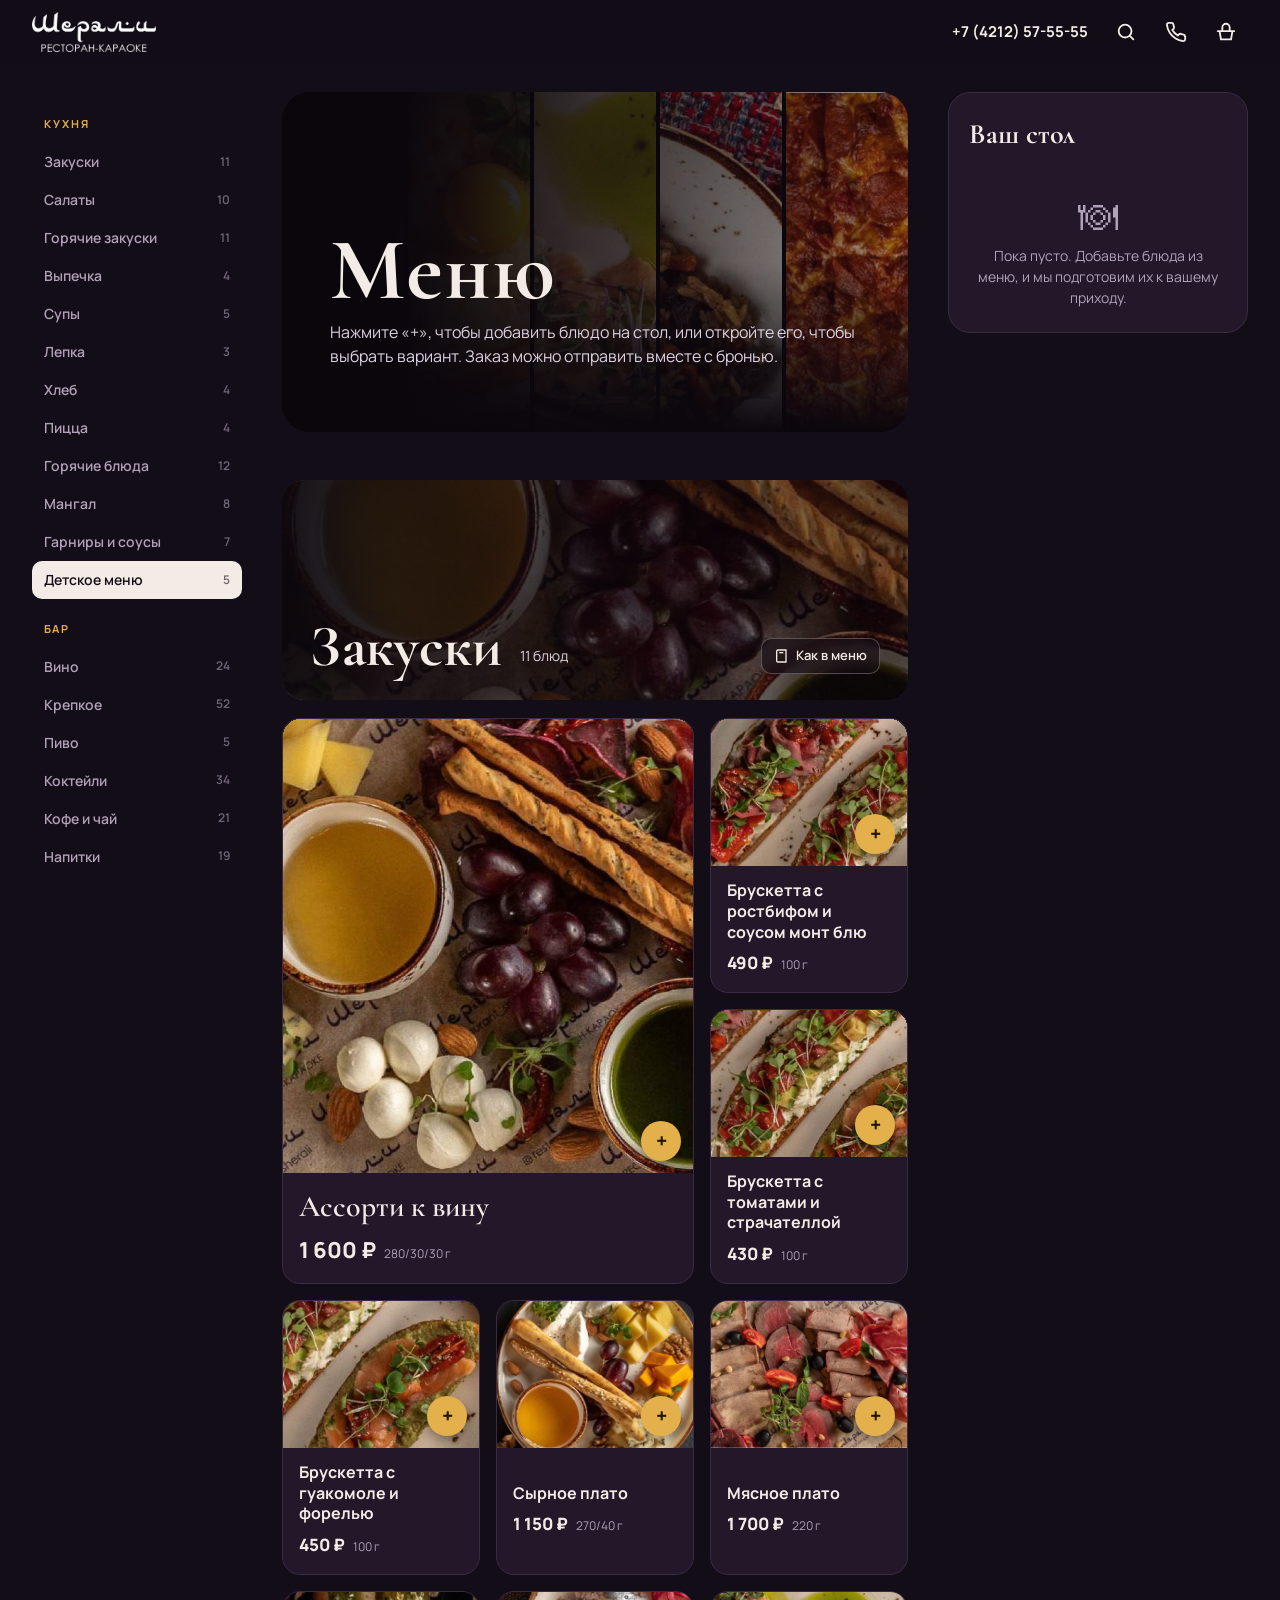
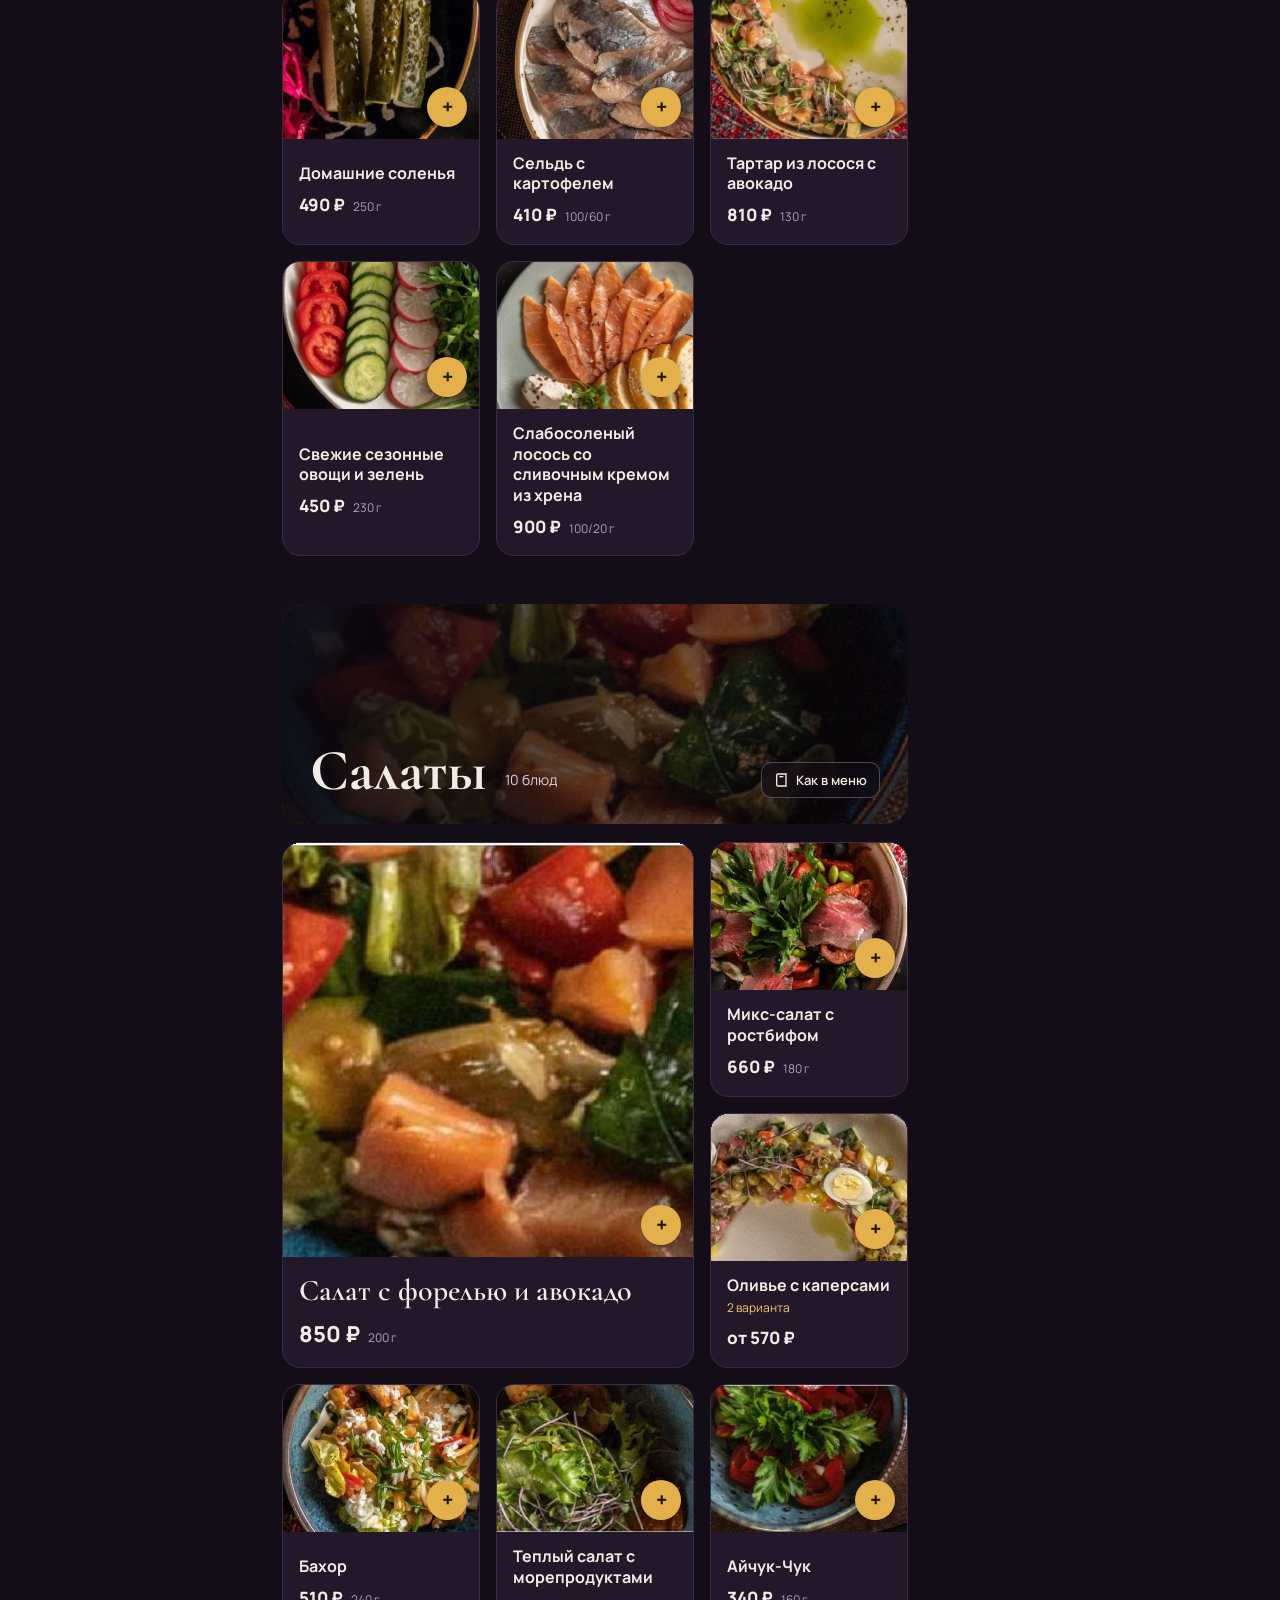
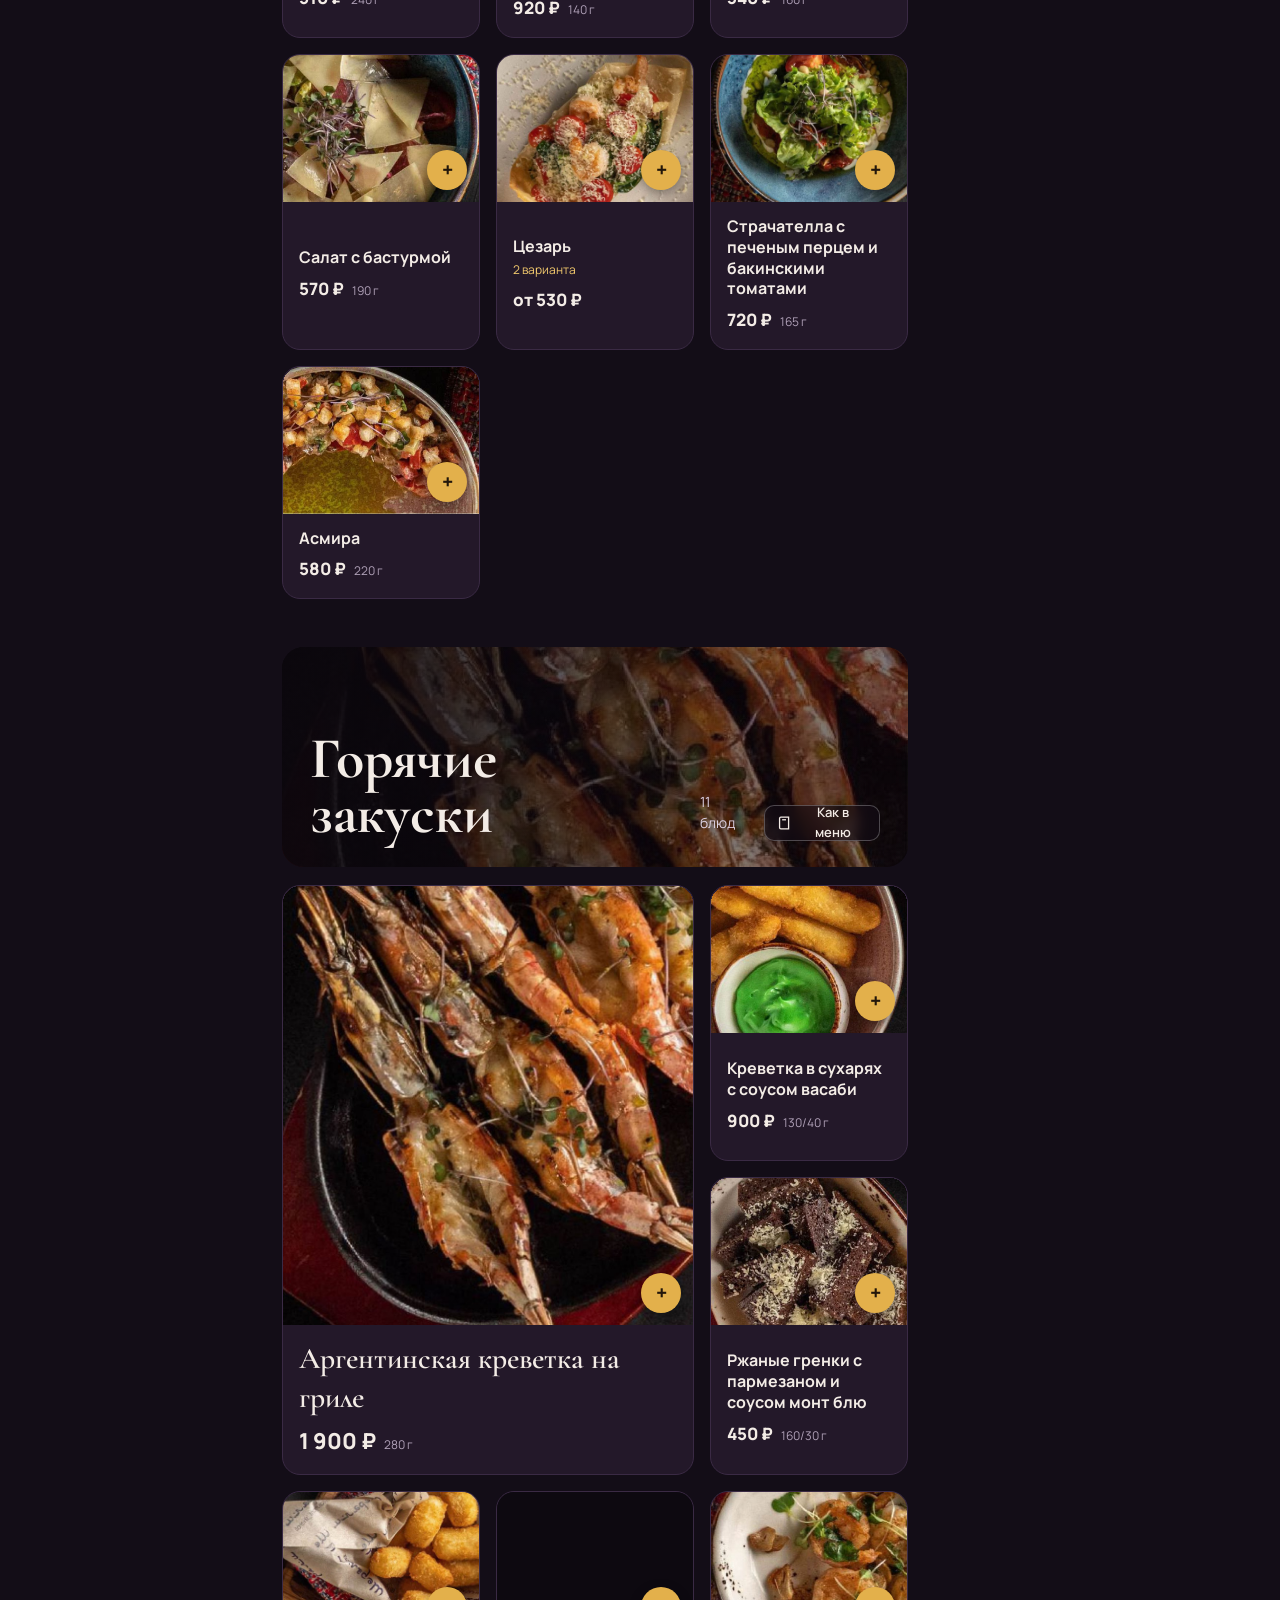
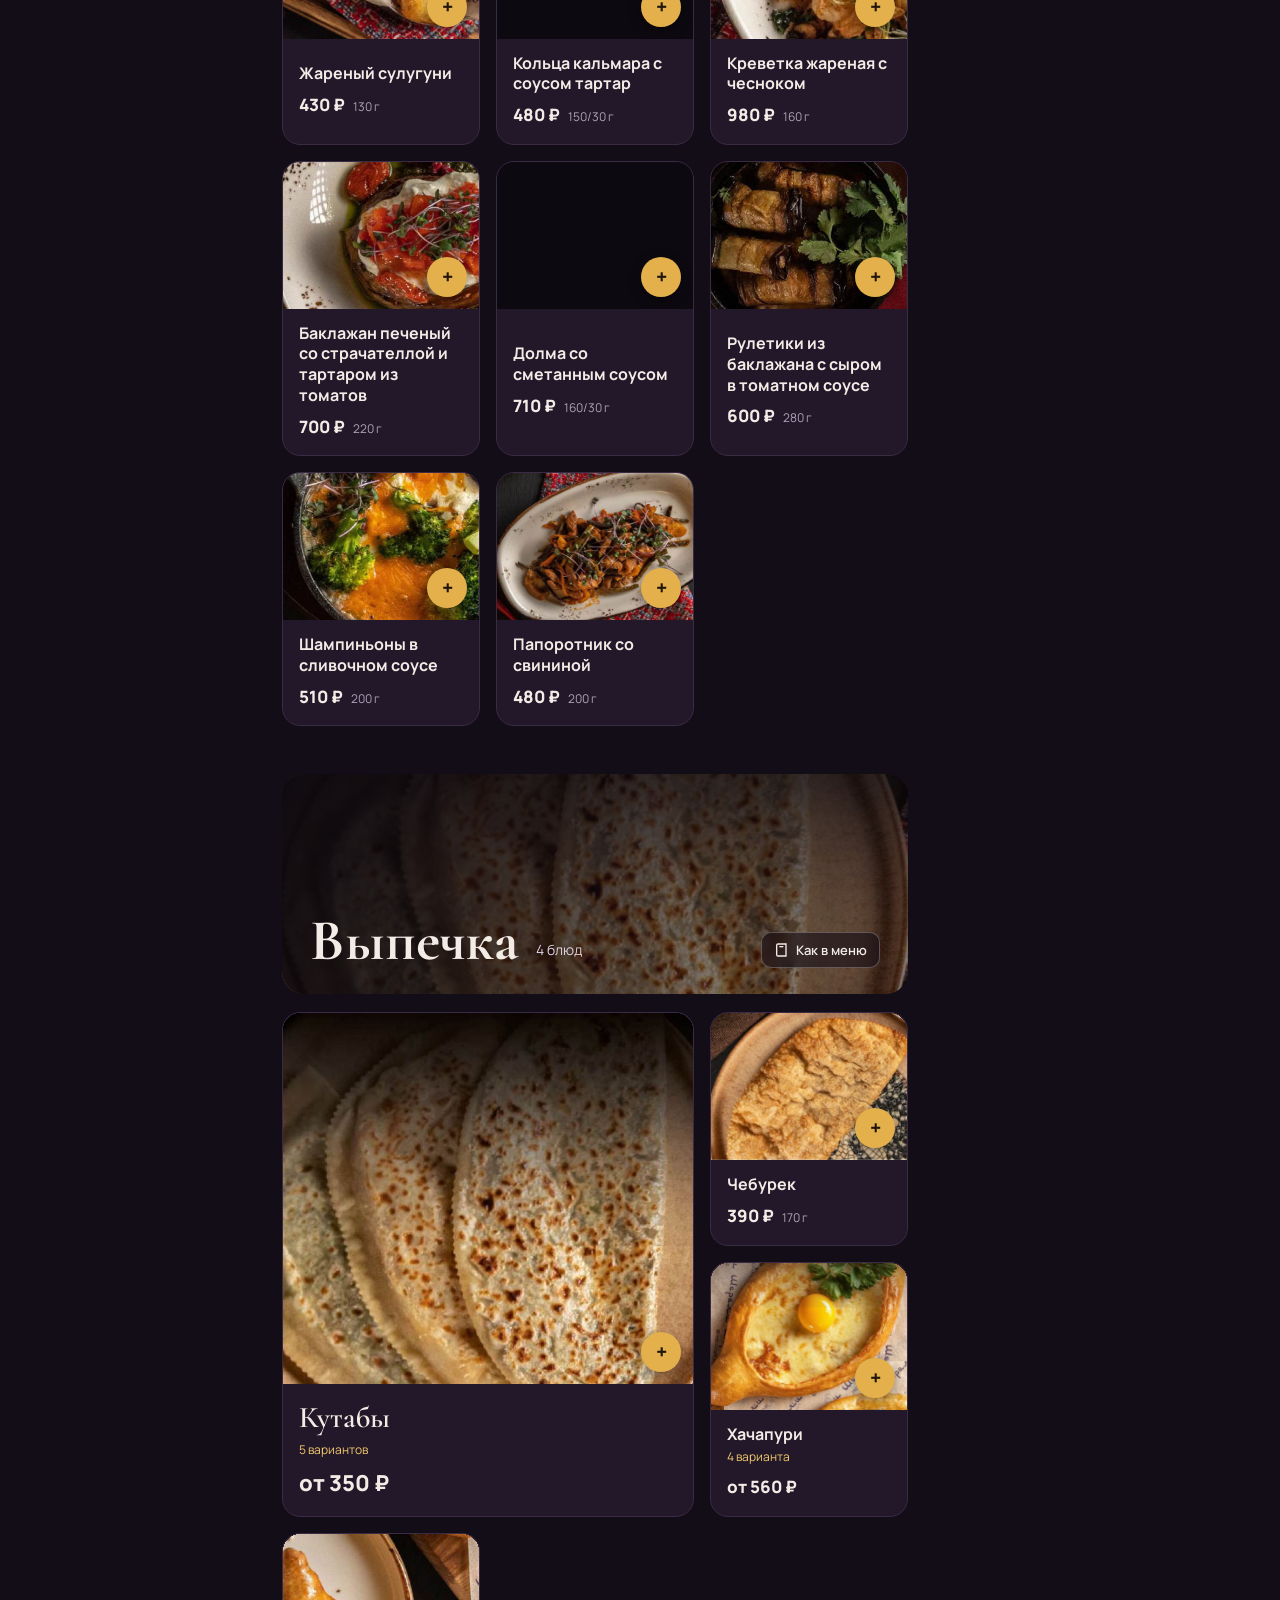
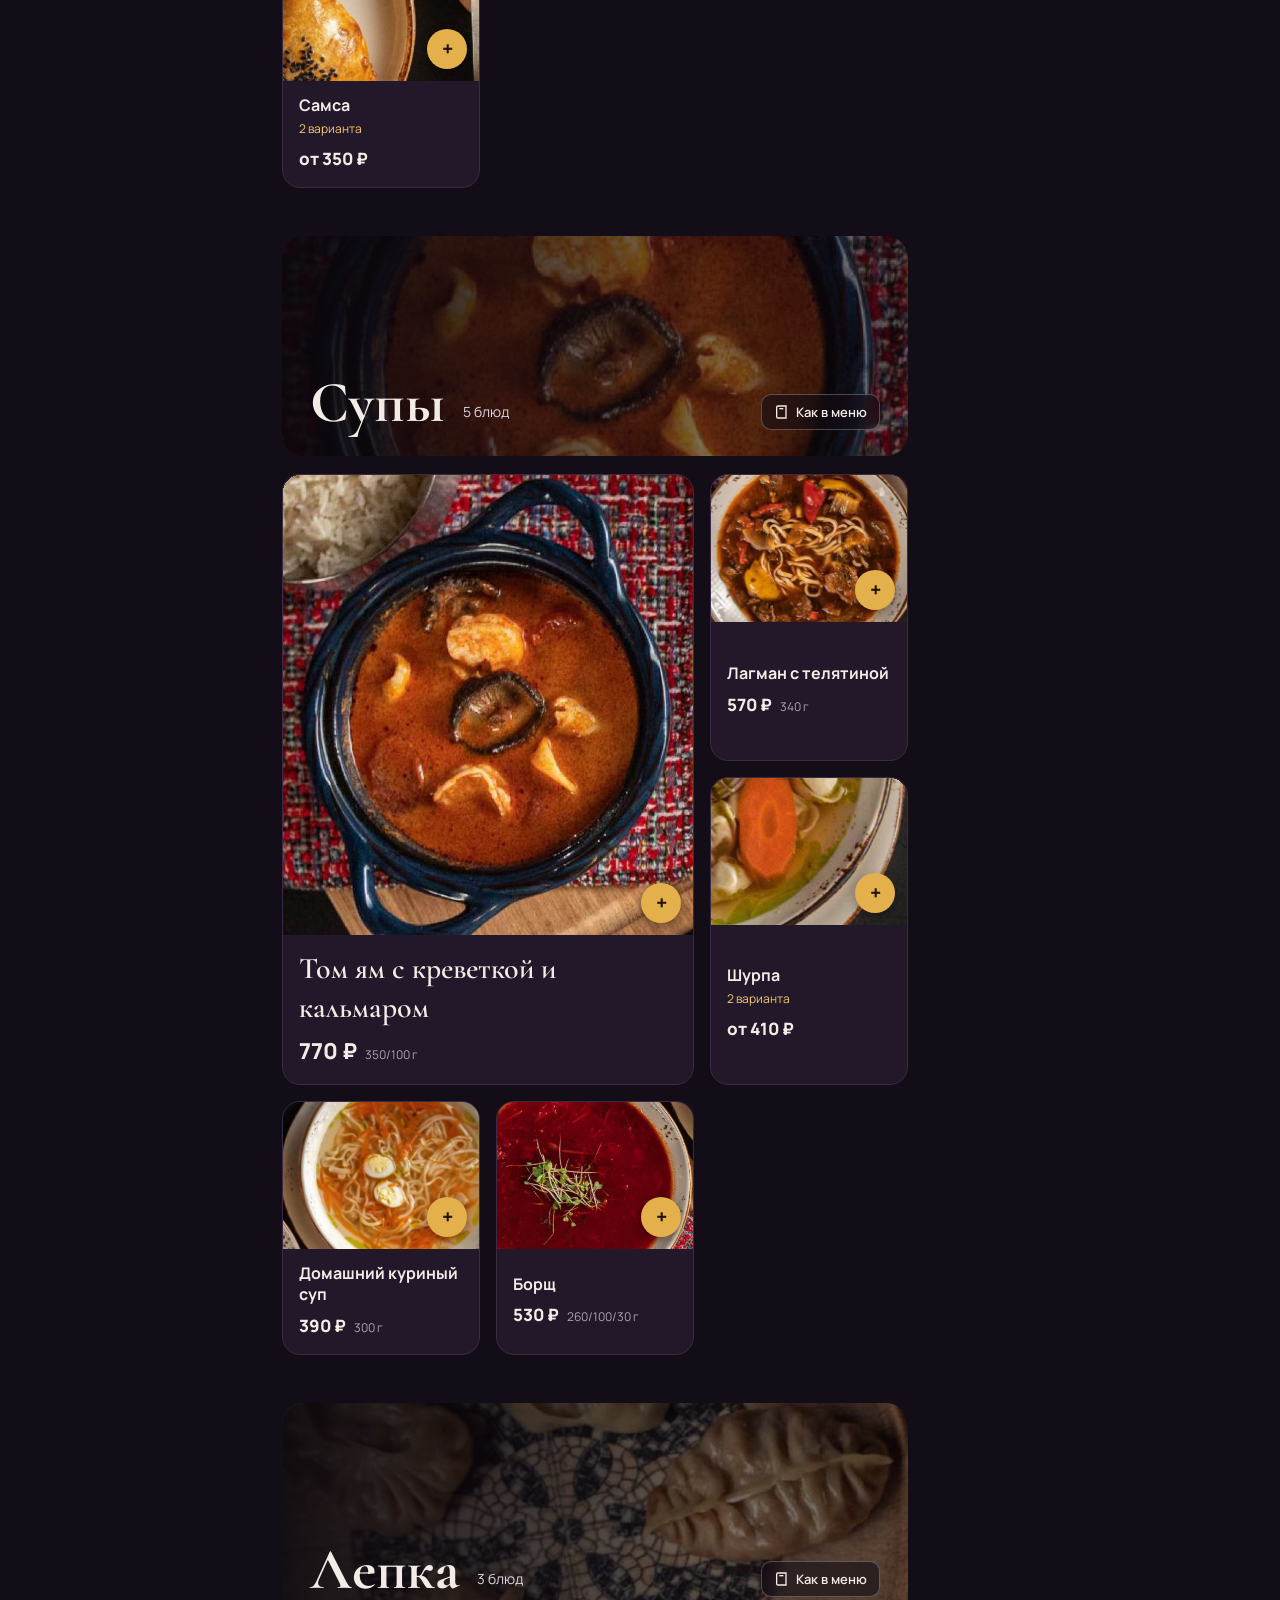
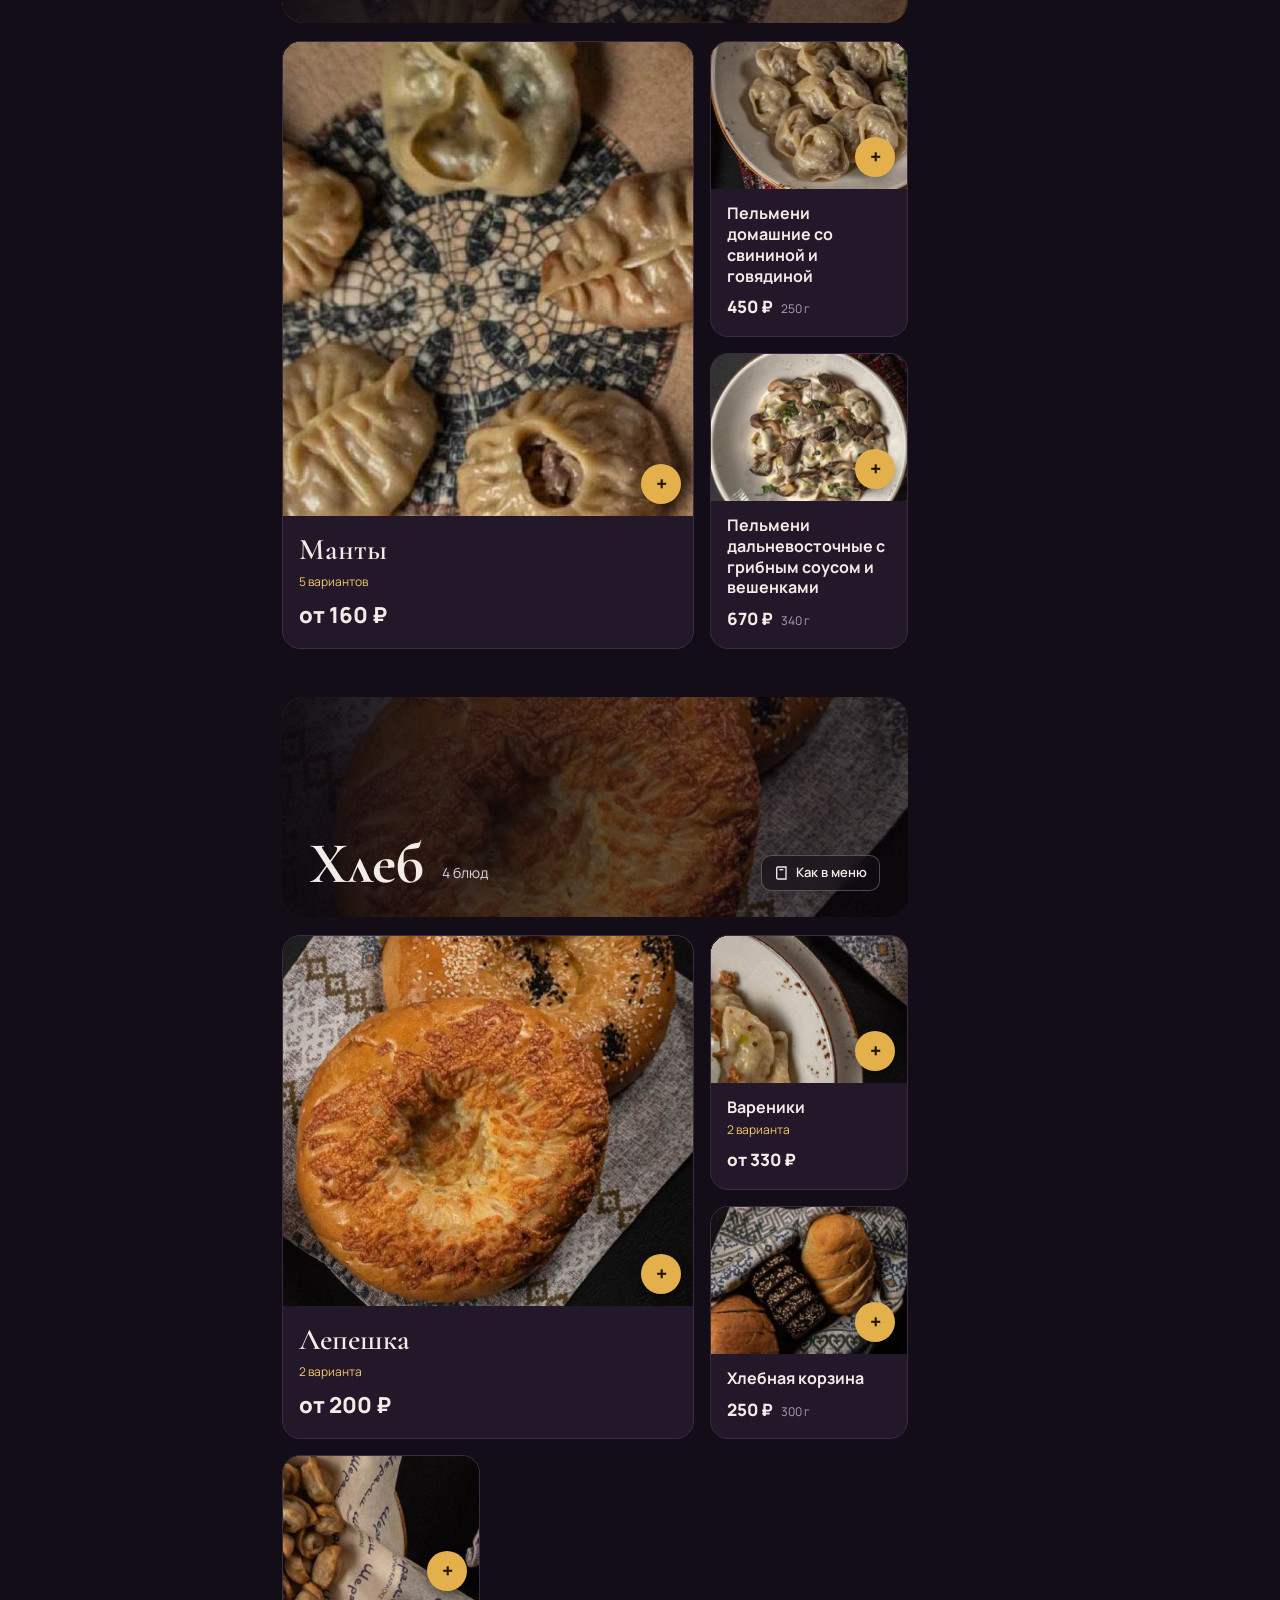
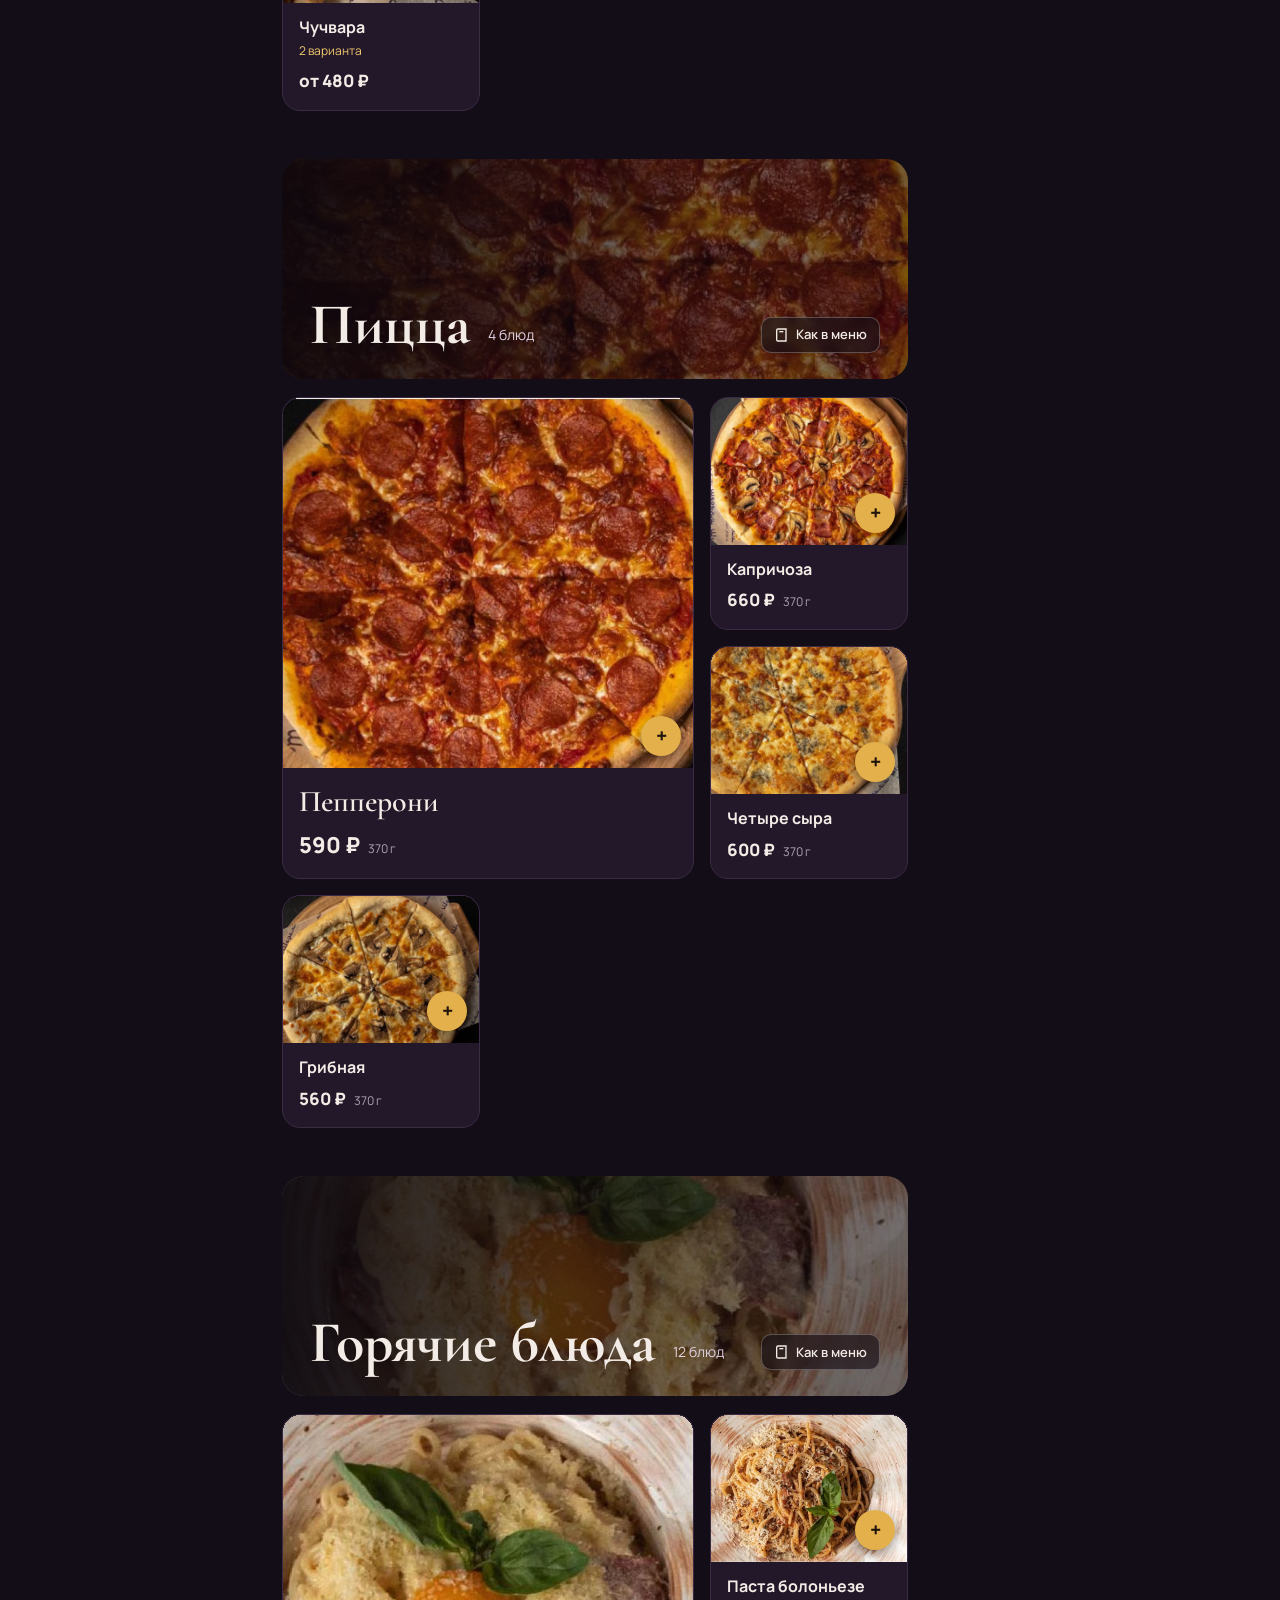
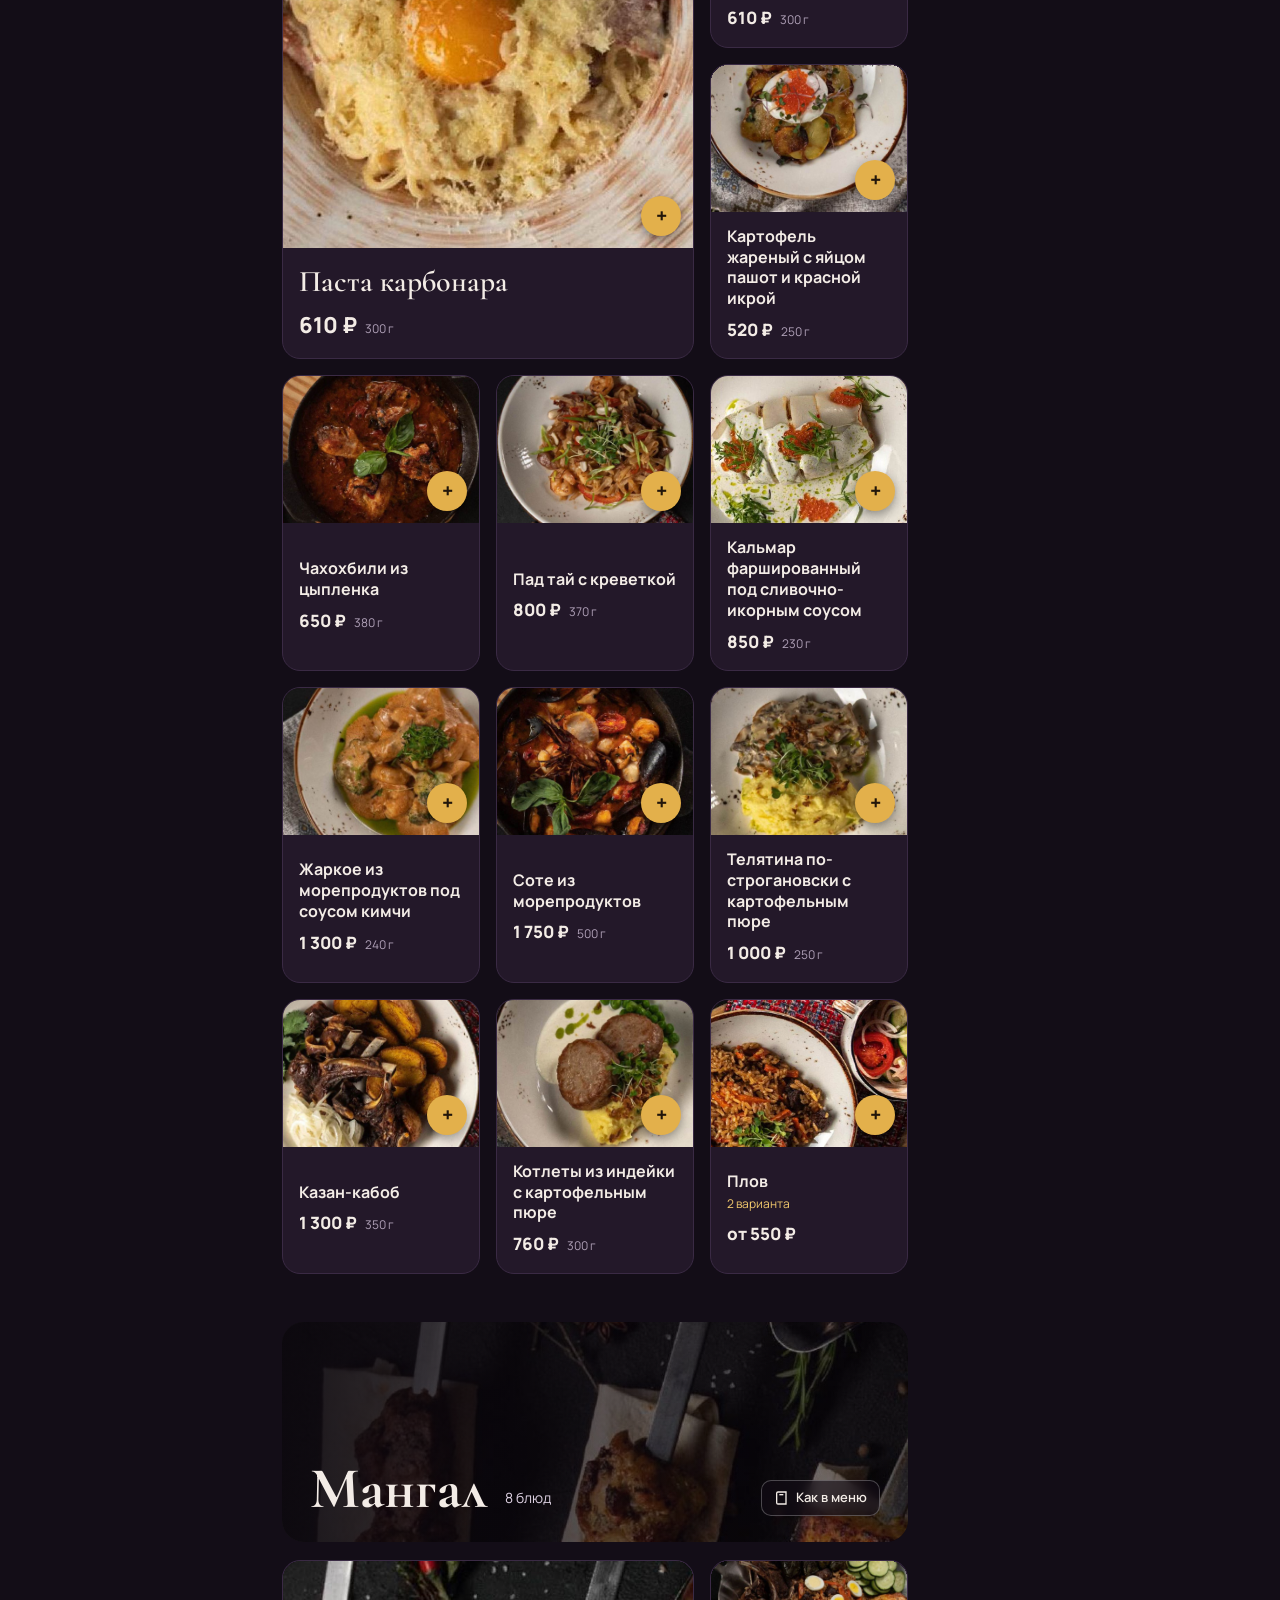
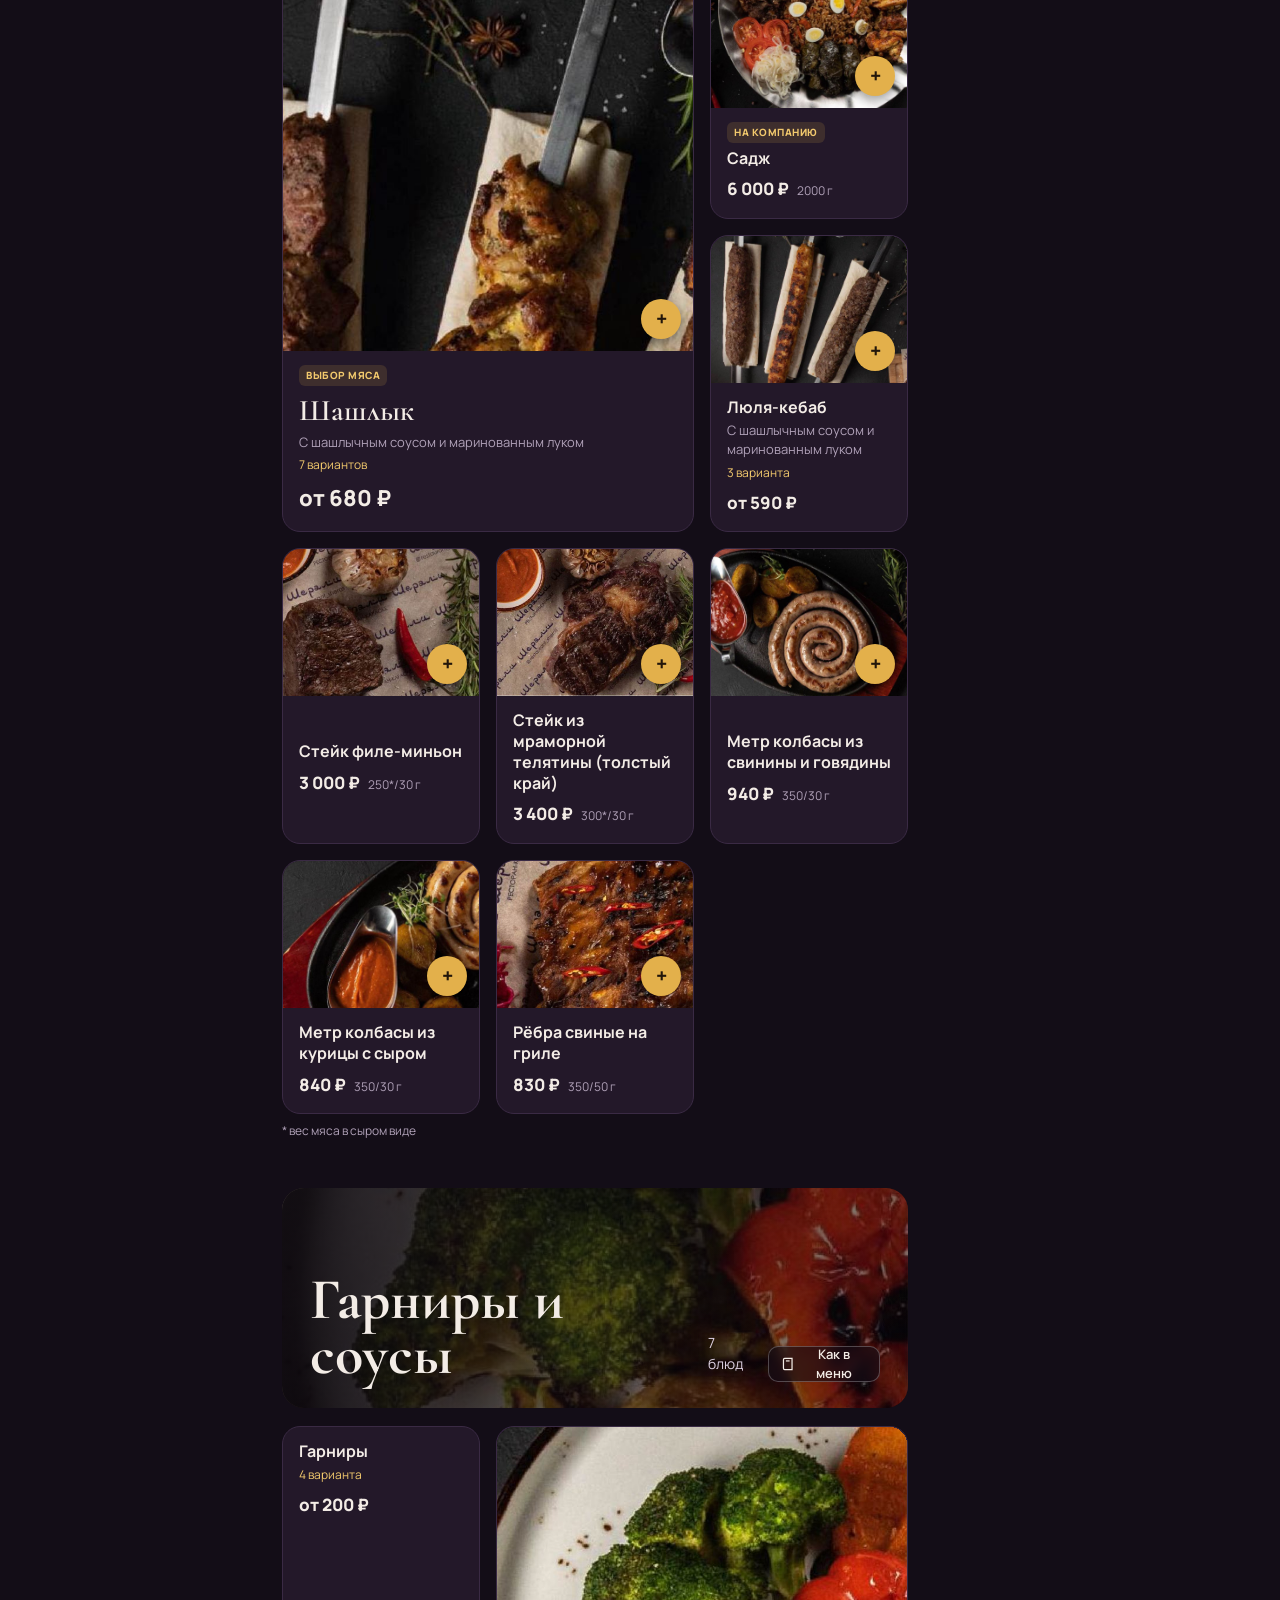
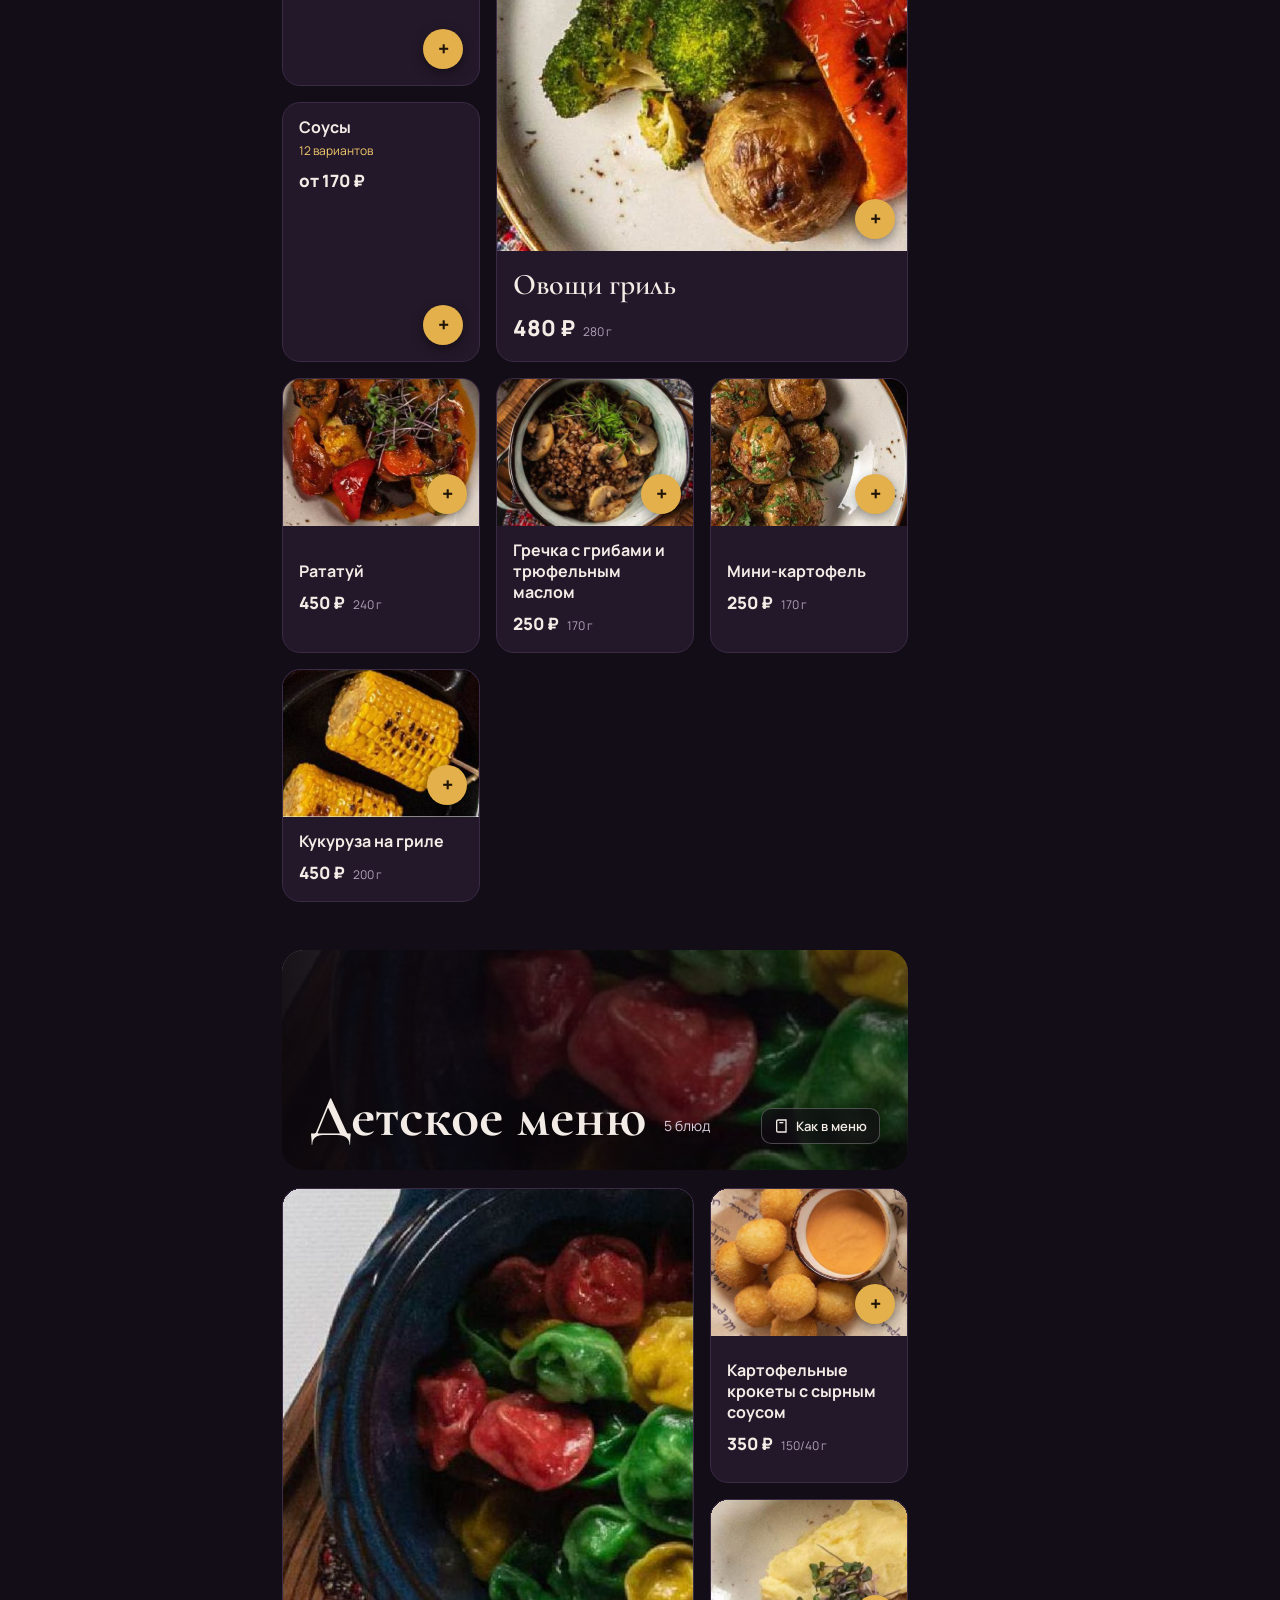
==== menu.html @ c0aee8d4 "Sherali redesign preview: homepage and full menu with bar Co-Authored-By: Claude Opus 5.5 <noreply@a" ====
<!doctype html>
<html lang="ru">
<head>
<meta charset="utf-8">
<meta name="viewport" content="width=device-width, initial-scale=1, viewport-fit=cover">
<meta name="theme-color" content="#130d17">
<meta name="robots" content="noindex, nofollow">
<title>Меню — ресторан-караоке Шерали, Хабаровск</title>
<meta name="description" content="Меню кухни ресторана-караоке «Шерали» в Хабаровске: закуски, салаты, супы, выпечка, пицца, горячие блюда, мангал и детское меню. Фото и цены.">
<link rel="preconnect" href="https://fonts.googleapis.com">
<link rel="preconnect" href="https://fonts.gstatic.com" crossorigin>
<link href="https://fonts.googleapis.com/css2?family=Cormorant+Garamond:wght@600;700&family=Manrope:wght@400;500;600;700;800&display=swap" rel="stylesheet">
<style>
:root{
  --bg:#130d17; --bg2:#1c1322; --card:#231829; --line:#3a2a44;
  --text:#f3ece6; --muted:#b0a1b8; --gold:#e3b04b; --gold-2:#f2c96d; --rose:#d6336c;
  --serif:'Cormorant Garamond',Georgia,serif; --sans:'Manrope',system-ui,sans-serif;
  --hdr:56px; --cats:57px; --sb:env(safe-area-inset-bottom);
}
*{box-sizing:border-box;margin:0;padding:0;-webkit-tap-highlight-color:transparent}
[hidden]{display:none!important}
body{background:var(--bg);color:var(--text);font:15px/1.5 var(--sans);-webkit-font-smoothing:antialiased;overflow-x:hidden}
body.lock{overflow:hidden}
img{display:block;max-width:100%}
a{color:inherit;text-decoration:none}
button,input{font:inherit;color:inherit}
button{cursor:pointer}
.wrap{max-width:1200px;margin:0 auto;padding:0 16px}
@media(min-width:768px){.wrap{padding:0 32px}:root{--hdr:64px}}
.ph{outline:1.5px dashed var(--gold);outline-offset:2px;border-radius:4px}

/* buttons */
.btn{display:inline-flex;align-items:center;justify-content:center;gap:8px;min-height:48px;padding:0 20px;border-radius:14px;font-weight:700;font-size:15px;border:0;white-space:nowrap;transition:transform .12s,opacity .2s}
.btn:active{transform:scale(.97)}
.btn-gold{background:linear-gradient(180deg,var(--gold-2),var(--gold));color:#22160a}
.btn-ghost{background:rgba(255,255,255,.07);border:1px solid var(--line)}
.ico{width:44px;height:44px;display:grid;place-items:center;border-radius:12px;border:0;background:transparent}
.ico svg{width:22px;height:22px}

/* header */
.hdr{position:sticky;top:0;z-index:50;height:var(--hdr);background:rgba(19,13,23,.96);backdrop-filter:blur(14px);-webkit-backdrop-filter:blur(14px)}
.hdr .wrap{height:100%;display:flex;align-items:center;gap:6px}
.logo img{height:34px;width:auto}
@media(min-width:768px){.logo img{height:40px}}
.hdr .sp{flex:1}
.hdr-phone{display:none;font-weight:700;margin-right:10px}
@media(min-width:900px){.hdr-phone{display:block}}
.cartb{position:relative}
.cartb .n{position:absolute;top:4px;right:2px;min-width:18px;height:18px;border-radius:9px;background:var(--gold);color:#22160a;font-size:11px;font-weight:800;display:grid;place-items:center;padding:0 4px}
.searchbar{position:absolute;inset:0;background:var(--bg);display:flex;align-items:center;gap:6px;padding:0 8px 0 16px}
.searchbar input{flex:1;height:42px;border-radius:12px;border:1px solid var(--line);background:#1a1220;padding:0 14px;outline:none;font-size:16px}
.searchbar input:focus{border-color:var(--gold)}

/* categories */
.cats{position:sticky;top:var(--hdr);z-index:45;background:rgba(19,13,23,.96);backdrop-filter:blur(14px);-webkit-backdrop-filter:blur(14px);border-bottom:1px solid var(--line)}
.cats-in{display:flex;gap:6px;overflow-x:auto;padding:10px 16px;scrollbar-width:none;scroll-behavior:smooth;max-width:1200px;margin:0 auto}
.cats-in::-webkit-scrollbar{display:none}
@media(min-width:768px){.cats-in{padding:10px 32px}}
.cat{flex:none;height:36px;padding:0 14px;border-radius:18px;border:1px solid var(--line);background:transparent;font-size:14px;font-weight:600;color:var(--muted);white-space:nowrap}
.cat.on{background:var(--text);color:var(--bg);border-color:var(--text)}

/* intro */
.intro{padding:20px 0 4px}
.intro h1{font-family:var(--serif);font-size:40px;line-height:1}
.intro p{color:var(--muted);font-size:14px;margin-top:6px}
@media(min-width:768px){.intro{padding:36px 0 8px}.intro h1{font-size:64px}}

/* sections */
.sec{padding-top:18px;scroll-margin-top:calc(var(--hdr) + var(--cats) + 4px)}
.sec-h{display:flex;align-items:center;gap:10px;margin-bottom:6px}
.sec-h h2{font-family:var(--serif);font-size:30px;line-height:1.1}
.sec-h small{color:var(--muted);font-size:13px}
.pages-btn{margin-left:auto;height:36px;padding:0 12px;border-radius:10px;border:1px solid var(--line);background:transparent;font-size:13px;font-weight:600;color:var(--muted);display:flex;align-items:center;gap:6px}
.pages-btn svg{width:16px;height:16px}
.foot{color:var(--muted);font-size:12px;margin-top:8px}
@media(min-width:768px){.sec{padding-top:36px}.sec-h h2{font-size:40px}.sec-h{margin-bottom:14px}}

/* dish list: rows on phones, cards on wider screens */
.list{display:grid;grid-template-columns:1fr}
.dish{display:grid;grid-template-columns:1fr 112px;gap:14px;padding:14px 0;border:0;border-bottom:1px solid var(--line);text-align:left;background:none;width:100%}
.dish:active{background:rgba(255,255,255,.03)}
.dish .tx{display:flex;flex-direction:column;min-width:0}
.dish h3{font-size:16px;font-weight:700;line-height:1.3}
.dish .d{font-size:13px;color:var(--muted);margin-top:3px;display:-webkit-box;-webkit-line-clamp:2;-webkit-box-orient:vertical;overflow:hidden}
.dish .vn{font-size:12px;color:var(--gold-2);margin-top:4px}
.dish .pr{margin-top:auto;padding-top:8px;display:flex;align-items:baseline;gap:8px;flex-wrap:wrap}
.dish .pr b{font-size:17px;font-weight:800}
.dish .pr span{font-size:12px;color:var(--muted)}
.ph-wrap{position:relative;width:112px;height:112px;border-radius:14px;overflow:hidden;background:#0d0910}
.ph-wrap img{width:100%;height:100%;object-fit:cover}
.plus{position:absolute;right:6px;bottom:6px;min-width:36px;height:36px;border-radius:18px;background:var(--gold);color:#22160a;font-weight:800;font-size:20px;display:grid;place-items:center;padding:0 8px;box-shadow:0 4px 12px rgba(0,0,0,.4)}
.plus.has{font-size:14px}
.noimg .ph-wrap{background:transparent;height:auto;align-self:end;overflow:visible}
.noimg .plus{position:static;margin-left:auto}
.tag{display:inline-block;align-self:flex-start;font-size:10px;font-weight:800;letter-spacing:.05em;text-transform:uppercase;padding:3px 7px;border-radius:6px;background:rgba(227,176,75,.14);color:var(--gold-2);margin-bottom:5px}
@media(min-width:768px){
  .list{grid-template-columns:repeat(2,1fr);gap:16px}
  .dish{grid-template-columns:1fr;border:1px solid var(--line);border-radius:18px;background:var(--card);padding:0;overflow:hidden;gap:0}
  .dish .ph-wrap{order:-1;width:100%;height:auto;aspect-ratio:4/3;border-radius:0}
  .dish .tx{padding:14px 16px 16px}
  .dish .plus{right:12px;bottom:12px;height:40px;min-width:40px;border-radius:20px}
  .noimg{grid-template-columns:1fr auto}
  .noimg .ph-wrap{order:0;aspect-ratio:auto;padding:0 16px 16px}
}
@media(min-width:1024px){.list{grid-template-columns:repeat(3,1fr)}}
.empty{text-align:center;color:var(--muted);padding:56px 16px}

/* bottom sheet (dish, cart) */
.shade{position:fixed;inset:0;z-index:80;background:rgba(5,3,7,.66);opacity:0;pointer-events:none;transition:opacity .25s}
.shade.on{opacity:1;pointer-events:auto}
.sheet{position:fixed;left:0;right:0;bottom:0;z-index:90;max-height:92vh;max-height:92dvh;background:var(--bg2);border-radius:22px 22px 0 0;transform:translateY(105%);transition:transform .3s cubic-bezier(.2,.8,.2,1);display:flex;flex-direction:column;overflow:hidden;visibility:hidden}
.sheet.on{transform:none;visibility:visible}
.sheet.drag{transition:none}
.grab{position:absolute;top:0;left:0;right:0;height:28px;z-index:3;display:flex;justify-content:center;padding-top:8px;touch-action:none}
.grab i{width:40px;height:5px;border-radius:3px;background:rgba(255,255,255,.35)}
.sheet .x{position:absolute;top:10px;right:10px;z-index:4;width:38px;height:38px;border-radius:50%;border:0;background:rgba(19,13,23,.75);font-size:22px;line-height:1}
.sc{overflow-y:auto;overscroll-behavior:contain;flex:1}
.s-img{aspect-ratio:4/3;background:#0d0910}
.s-img img{width:100%;height:100%;object-fit:cover}
.s-b{padding:18px 18px 8px}
.s-b h2{font-family:var(--serif);font-size:30px;line-height:1.1;padding-right:34px}
.s-b .d{color:var(--muted);margin-top:6px}
.s-b .w{color:var(--muted);font-size:13px;margin-top:8px}
.vars{display:flex;flex-wrap:wrap;gap:8px;margin-top:14px}
.var{min-height:40px;padding:0 14px;border-radius:12px;border:1px solid var(--line);background:rgba(255,255,255,.04);font-size:14px;font-weight:600;text-align:left}
.var small{color:var(--muted);font-weight:500;margin-left:6px}
.var.on{border-color:var(--gold);background:rgba(227,176,75,.12)}
.var.on small{color:var(--gold-2)}
.s-f{display:flex;gap:10px;padding:12px 18px calc(12px + var(--sb));border-top:1px solid var(--line);background:var(--bg2)}
.s-f .btn{flex:1;min-height:52px}
.step{display:flex;align-items:center;border-radius:14px;background:rgba(255,255,255,.07);border:1px solid var(--line)}
.step button{width:46px;height:50px;border:0;background:transparent;font-size:22px;font-weight:700;color:var(--gold-2)}
.step b{min-width:22px;text-align:center}
@media(min-width:768px){
  .sheet{left:50%;right:auto;bottom:auto;top:50%;width:min(880px,calc(100% - 48px));max-height:88vh;border-radius:22px;transform:translate(-50%,-46%);opacity:0;transition:transform .25s,opacity .25s,visibility .25s}
  .sheet.on{transform:translate(-50%,-50%);opacity:1}
  .grab{display:none}
  #dish.has-img .sc{display:grid;grid-template-columns:1.1fr 1fr}
  #dish.has-img .s-img{aspect-ratio:auto;min-height:100%}
  #cart{left:auto;right:0;top:0;bottom:0;width:440px;max-height:none;border-radius:0;transform:translateX(100%);opacity:1}
  #cart.on{transform:none}
}

/* cart */
.c-h{padding:22px 18px 10px;font-family:var(--serif);font-size:30px}
.c-list{padding:0 18px}
.row{display:grid;grid-template-columns:56px 1fr auto;gap:12px;align-items:center;padding:10px 0;border-bottom:1px solid var(--line)}
.row img,.row .ni{width:56px;height:56px;border-radius:12px;object-fit:cover;background:#0d0910}
.row b{display:block;font-size:14px;line-height:1.3}
.row small{color:var(--muted);font-size:12px}
.row .step{margin-top:6px;width:max-content}
.row .step button{width:34px;height:32px;font-size:18px}
.row .sum{font-weight:800;white-space:nowrap}
.c-empty{text-align:center;color:var(--muted);padding:40px 18px}
.c-sum{padding:14px 18px 4px;display:grid;gap:10px}
.tot{display:flex;justify-content:space-between;align-items:baseline}
.tot b{font-size:24px;color:var(--gold-2)}
.pp{display:flex;align-items:center;gap:10px;font-size:14px;color:var(--muted)}
.pp .step button{width:38px;height:36px}
.pp em{margin-left:auto;font-style:normal;color:var(--text);font-weight:600}
.c-f{flex-direction:column}
.field{display:block}
.field span{display:block;font-size:12px;font-weight:600;color:var(--muted);margin-bottom:4px}
.field input{width:100%;height:48px;padding:0 14px;border-radius:12px;border:1px solid var(--line);background:#1a1220;outline:none;font-size:16px}
.field input:focus{border-color:var(--gold)}
.g2{display:grid;grid-template-columns:1fr 1fr;gap:10px}
.proto{font-size:12px;color:var(--gold)}

/* floating cart bar */
.fbar{position:fixed;left:12px;right:12px;bottom:calc(12px + var(--sb));z-index:60;display:flex;align-items:center;justify-content:space-between;min-height:56px;padding:0 18px;border-radius:16px;transform:translateY(160%);transition:transform .3s;box-shadow:0 10px 30px rgba(0,0,0,.5)}
.fbar.show{transform:none}
.fbar span{font-weight:600}
@media(min-width:768px){.fbar{left:auto;right:24px;bottom:24px;width:340px}}

/* printed-menu viewer */
.viewer{position:fixed;inset:0;z-index:70;background:#000;display:flex;flex-direction:column}
.v-h{display:flex;align-items:center;gap:8px;padding:8px 8px 8px 16px;padding-top:calc(8px + env(safe-area-inset-top))}
.v-h b{flex:1;font-family:var(--serif);font-size:24px}
.v-pages{flex:1;min-height:0;display:flex;overflow-x:auto;scroll-snap-type:x mandatory;overscroll-behavior:contain;scrollbar-width:none}
.v-pages::-webkit-scrollbar{display:none}
.v-pg{flex:none;width:100%;height:100%;scroll-snap-align:center;display:flex;align-items:center;justify-content:center;padding:4px 8px}
.pgi{position:relative;height:100%;max-width:100%;aspect-ratio:950/1345}
@supports not (aspect-ratio:1){.pgi{width:100%}}
.pgi img{width:100%;height:100%;object-fit:contain;border-radius:8px}
.hs{position:absolute;border:0;background:transparent;border-radius:10px}
.hs i{position:absolute;left:50%;top:50%;width:38px;height:38px;margin:-19px 0 0 -19px;border-radius:50%;background:var(--gold);color:#22160a;font-style:normal;font-weight:800;font-size:22px;display:grid;place-items:center;animation:pulse 2.2s infinite}
@keyframes pulse{0%{box-shadow:0 0 0 0 rgba(227,176,75,.6)}70%{box-shadow:0 0 0 14px rgba(227,176,75,0)}100%{box-shadow:0 0 0 0 rgba(227,176,75,0)}}
.v-dots{display:flex;justify-content:center;gap:6px;padding:10px 0 calc(12px + var(--sb))}
.v-dots i{width:7px;height:7px;border-radius:50%;background:rgba(255,255,255,.3)}
.v-dots i.on{background:var(--gold)}
@media(min-width:768px){.v-pg{width:50%}}

/* desktop presentation: sidebar, cinematic header, banners, featured cards, table panel */
.snav,.side,.banner,.mosaic{display:none}
@media(min-width:1024px){
  .cats{display:none}
  .hdr .wrap{max-width:1480px}
  .layout{max-width:1480px;display:grid;grid-template-columns:210px minmax(0,1fr);gap:40px;align-items:start}
  .snav{display:block;position:sticky;top:calc(var(--hdr) + 24px);max-height:calc(100vh - var(--hdr) - 48px);overflow:auto;padding:28px 0 24px;scrollbar-width:none}
  .snav b{display:block;font-size:11px;letter-spacing:.18em;text-transform:uppercase;color:var(--gold);margin:0 0 10px 12px}
  .snav b+b,.snav button+b{margin-top:22px}
  .snav button{display:flex;width:100%;justify-content:space-between;align-items:center;height:38px;padding:0 12px;border:0;border-radius:10px;background:transparent;color:var(--muted);font-weight:600;font-size:14px;text-align:left}
  .snav button small{font-size:12px;opacity:.6}
  .snav button:hover{color:var(--text);background:rgba(255,255,255,.04)}
  .snav button.on{color:var(--bg);background:var(--text)}
  .intro{position:relative;overflow:hidden;border-radius:28px;margin-top:28px;padding:64px 48px;min-height:340px;display:flex;flex-direction:column;justify-content:flex-end;background:#0b070d}
  .intro>*:not(.mosaic){position:relative;z-index:1;max-width:560px}
  .intro h1{font-size:88px;letter-spacing:.01em}
  .intro p{font-size:16px;color:#ddd1e2}
  .mosaic{display:grid;position:absolute;inset:0;grid-template-columns:repeat(5,1fr);gap:4px;opacity:.75}
  .mosaic img{width:100%;height:100%;object-fit:cover}
  .mosaic::after{content:"";position:absolute;inset:0;background:linear-gradient(90deg,#0b070d 18%,rgba(11,7,13,.75) 45%,rgba(11,7,13,.15)),linear-gradient(0deg,#0b070d,transparent 50%)}
  .sec{padding-top:48px}
  .sec-h{display:none}
  .banner{display:flex;position:relative;overflow:hidden;border-radius:22px;height:220px;margin-bottom:18px;align-items:flex-end;padding:26px 28px;background:#0b070d}
  .banner img{position:absolute;inset:0;width:100%;height:100%;object-fit:cover;opacity:.6;transition:transform 6s ease}
  .sec:hover .banner img{transform:scale(1.04)}
  .banner::after{content:"";position:absolute;inset:0;background:linear-gradient(90deg,rgba(11,7,13,.9),rgba(11,7,13,.2) 70%)}
  .banner>div{position:relative;z-index:1;flex:1;display:flex;align-items:flex-end;gap:18px}
  .banner h2{font-family:var(--serif);font-size:58px;line-height:.95}
  .banner small{color:#ddd1e2;font-size:14px;padding-bottom:8px}
  .banner .pages-btn{margin-left:auto;background:rgba(19,13,23,.6);color:var(--text);border-color:rgba(255,255,255,.25);backdrop-filter:blur(6px)}
  .list{grid-auto-flow:dense}
  .dish{transition:border-color .2s,transform .2s,box-shadow .2s}
  .dish:hover{border-color:rgba(227,176,75,.55);transform:translateY(-3px);box-shadow:0 18px 40px -18px rgba(0,0,0,.8)}
  .dish .ph-wrap img{transition:transform .6s}
  .dish:hover .ph-wrap img{transform:scale(1.06)}
  .dish.feat{grid-column:span 2;grid-row:span 2}
  .dish.feat .ph-wrap{aspect-ratio:auto;flex:1;min-height:340px}
  .dish.feat{display:flex;flex-direction:column}
  .dish.feat h3{font-family:var(--serif);font-size:30px;font-weight:600}
  .dish.feat .pr b{font-size:22px}
  .plus{transition:transform .15s}
  .plus:hover{transform:scale(1.1)}
}
@media(min-width:1280px){
  .layout{grid-template-columns:210px minmax(0,1fr) 300px}
  .side{display:flex;flex-direction:column;position:sticky;top:calc(var(--hdr) + 24px);max-height:calc(100vh - var(--hdr) - 48px);margin-top:28px;background:var(--card);border:1px solid var(--line);border-radius:22px;overflow:hidden}
  .side h3{font-family:var(--serif);font-size:28px;padding:20px 20px 6px}
  .side .c-list{flex:1;overflow:auto;padding:0 20px}
  .side .c-empty{padding:24px 6px;font-size:14px}
  .side .row{grid-template-columns:44px 1fr auto}
  .side .row img,.side .row .ni{width:44px;height:44px;border-radius:10px}
  .side .s-f{flex-direction:column;padding:14px 20px 18px}
  .side .tot{padding:0 0 4px}
  .fbar{display:none}
}

.sub-h{grid-column:1/-1;font-size:12px;font-weight:800;letter-spacing:.14em;text-transform:uppercase;color:var(--gold);padding:18px 0 2px}
.drink{display:flex;flex-direction:column;gap:8px;padding:12px 0;border-bottom:1px solid var(--line)}
.drink h3{font-size:15px;font-weight:700;line-height:1.3}
.drink .d{display:block;font-size:12px;color:var(--muted);margin-top:2px}
.vols{display:flex;flex-wrap:wrap;gap:6px}
.vol{display:inline-flex;align-items:center;gap:8px;height:38px;padding:0 4px 0 12px;border-radius:12px;border:1px solid var(--line);background:rgba(255,255,255,.04);font-size:14px}
.vol small{color:var(--muted);font-size:12px}
.vol i{font-style:normal;width:30px;height:30px;border-radius:9px;background:var(--gold);color:#22160a;font-weight:800;display:grid;place-items:center;font-size:16px}
.vol.has{border-color:var(--gold)}
.vol.has i{font-size:12px}
@media(min-width:768px){
  .list.bar{grid-template-columns:repeat(2,1fr);gap:0 32px}
  .drink{flex-direction:row;align-items:center;justify-content:space-between;gap:16px}
  .vols{flex:none;justify-content:flex-end}
}
@media(min-width:1024px){.list.bar{grid-template-columns:1fr}.drink{padding:14px 4px}.drink h3{font-size:16px}}
footer{padding:32px 0 120px;color:var(--muted);font-size:12px}
.toast{position:fixed;left:50%;bottom:calc(84px + var(--sb));z-index:99;transform:translate(-50%,10px);background:var(--text);color:var(--bg);font-weight:700;font-size:14px;padding:10px 16px;border-radius:12px;opacity:0;pointer-events:none;transition:.2s;max-width:calc(100% - 32px);white-space:nowrap;overflow:hidden;text-overflow:ellipsis}
.toast.on{opacity:1;transform:translate(-50%,0)}
@media(prefers-reduced-motion:reduce){*{transition:none!important;animation:none!important}}
</style>
</head>
<body>

<header class="hdr">
  <div class="wrap">
    <a class="logo" href="index.html" aria-label="Шерали — на главную"><img src="img/logo.png" alt="Шерали"></a>
    <div class="sp"></div>
    <a class="hdr-phone" href="tel:+74212575555">+7 (4212) 57-55-55</a>
    <button class="ico" id="sOpen" aria-label="Поиск"><svg viewBox="0 0 24 24" fill="none" stroke="currentColor" stroke-width="2" stroke-linecap="round"><circle cx="11" cy="11" r="7"/><path d="M20 20l-3.5-3.5"/></svg></button>
    <a class="ico" href="tel:+74212575555" aria-label="Позвонить"><svg viewBox="0 0 24 24" fill="none" stroke="currentColor" stroke-width="2"><path d="M22 16.9v3a2 2 0 0 1-2.2 2 19.8 19.8 0 0 1-8.6-3.1 19.5 19.5 0 0 1-6-6A19.8 19.8 0 0 1 2.1 4.2 2 2 0 0 1 4.1 2h3a2 2 0 0 1 2 1.7c.1.9.4 1.8.7 2.7a2 2 0 0 1-.5 2.1L8 9.8a16 16 0 0 0 6 6l1.3-1.3a2 2 0 0 1 2.1-.4c.9.3 1.8.6 2.7.7a2 2 0 0 1 1.7 2z"/></svg></a>
    <button class="ico cartb" id="cOpen" aria-label="Ваш стол"><svg viewBox="0 0 24 24" fill="none" stroke="currentColor" stroke-width="2" stroke-linecap="round"><path d="M3 11h18M5 11l1.5 9h11L19 11M8 11V7a4 4 0 0 1 8 0v4"/></svg><span class="n" id="cN" hidden>0</span></button>
  </div>
  <div class="searchbar" id="sBar" hidden>
    <input id="q" type="search" placeholder="Найти блюдо: плов, хачапури, борщ…" enterkeyhint="search" autocomplete="off">
    <button class="ico" id="sClose" aria-label="Закрыть поиск"><svg viewBox="0 0 24 24" fill="none" stroke="currentColor" stroke-width="2" stroke-linecap="round"><path d="M6 6l12 12M18 6L6 18"/></svg></button>
  </div>
</header>

<nav class="cats" aria-label="Разделы меню"><div class="cats-in" id="cats"></div></nav>

<div class="layout wrap">
<nav class="snav" id="snav" aria-label="Разделы меню"></nav>
<main>
  <div class="intro">
    <div class="mosaic" id="mosaic" aria-hidden="true"></div>
    <h1>Меню</h1>
    <p>Нажмите «+», чтобы добавить блюдо на стол, или откройте его, чтобы выбрать вариант. Заказ можно отправить вместе с бронью.</p>
  </div>
  <div id="menu"></div>
  <p class="empty" id="empty" hidden>Ничего не нашли. Попробуйте другое слово.</p>
</main>
<aside class="side" id="side" aria-label="Ваш стол">
  <h3>Ваш стол</h3>
  <div class="c-list" id="sList"></div>
  <div class="s-f" id="sF">
    <div class="tot"><span>Итого</span><b id="sTot">0 ₽</b></div>
    <button class="btn btn-gold" id="sBook">Забронировать с заказом</button>
  </div>
</aside>
</div>
<footer><div class="wrap">* вес мяса в сыром виде. Цены и граммовки взяты из меню ресторана. Прототип: бронь и заказ никуда не отправляются.</div></footer>

<button class="btn btn-gold fbar" id="fbar"><span>Ваш стол · <b id="fN">0</b></span><b id="fS">0 ₽</b></button>

<div class="viewer" id="viewer" hidden role="dialog" aria-modal="true" aria-label="Страницы меню">
  <div class="v-h"><b id="vT"></b><button class="ico" id="vClose" aria-label="Закрыть"><svg viewBox="0 0 24 24" fill="none" stroke="currentColor" stroke-width="2" stroke-linecap="round"><path d="M6 6l12 12M18 6L6 18"/></svg></button></div>
  <div class="v-pages" id="vPages"></div>
  <div class="v-dots" id="vDots"></div>
</div>

<div class="shade" id="shade"></div>

<section class="sheet" id="dish" role="dialog" aria-modal="true" aria-label="Блюдо">
  <div class="grab"><i></i></div><button class="x" data-close aria-label="Закрыть">×</button>
  <div class="sc" id="dSc"></div>
  <div class="s-f" id="dF"></div>
</section>

<section class="sheet" id="cart" role="dialog" aria-modal="true" aria-label="Ваш стол">
  <div class="grab"><i></i></div><button class="x" data-close aria-label="Закрыть">×</button>
  <div class="sc">
    <div class="c-h">Ваш стол</div>
    <div class="c-list" id="cList"></div>
    <div class="c-sum" id="cSum">
      <div class="tot"><span>Итого</span><b id="cTot">0 ₽</b></div>
      <div class="pp">Гостей <div class="step"><button data-g="-1" aria-label="Меньше гостей">−</button><b id="gN">2</b><button data-g="1" aria-label="Больше гостей">+</button></div><em id="pp"></em></div>
    </div>
    <form id="bForm" class="c-sum" hidden novalidate>
      <div class="g2"><label class="field"><span>Дата</span><input type="date" name="date"></label><label class="field"><span>Время</span><input type="time" name="time" value="19:00"></label></div>
      <div class="g2"><label class="field"><span>Имя</span><input name="name" autocomplete="given-name"></label><label class="field"><span>Телефон</span><input name="phone" type="tel" inputmode="tel" autocomplete="tel" placeholder="+7"></label></div>
      <p class="proto">Прототип: в рабочей версии бронь с заказом придёт администратору в Telegram.</p>
    </form>
    <div class="c-empty" id="bDone" hidden><div style="font-size:40px">✅</div><b>Бронь и заказ отправлены</b><p>Администратор подтвердит бронь по телефону.</p></div>
  </div>
  <div class="s-f c-f" id="cF">
    <button class="btn btn-gold" id="toBook">Забронировать стол с заказом</button>
    <button class="btn btn-gold" id="sendBook" hidden>Отправить бронь и заказ</button>
    <a class="btn btn-ghost" id="wa" target="_blank" rel="noopener">Отправить в WhatsApp</a>
  </div>
</section>

<div class="toast" id="toast"></div>

<script src="menu-data.js"></script>
<script>
(function(){
var M=window.MENU, $=function(s){return document.querySelector(s)}, $$=function(s){return [].slice.call(document.querySelectorAll(s))};
var rub=function(n){return n.toLocaleString('ru-RU')+' ₽'};
var esc=function(s){return String(s).replace(/[&<>"]/g,function(c){return{'&':'&amp;','<':'&lt;','>':'&gt;','"':'&quot;'}[c]})};
var byId={}; M.dishes.forEach(function(d){byId[d.id]=d});
var secs=M.sections.filter(function(s){return M.dishes.some(function(d){return d.sec===s.id})});
var minP=function(d){return Math.min.apply(null,d.vars.map(function(v){return v.p}))};
var vImg=function(d,i){var v=d.vars[i];return (v&&v.img)||d.img};
var plural=function(n){return n%10===1&&n%100!==11?'вариант':(n%10>=2&&n%10<=4&&(n%100<10||n%100>=20)?'варианта':'вариантов')};

// cart: "id|variant" -> qty, kept in browser storage as a convenience only
var cart={}, guests=2;
try{cart=JSON.parse(localStorage.getItem('sherali-cart2')||'{}')||{}}catch(e){}
function save(){try{localStorage.setItem('sherali-cart2',JSON.stringify(cart))}catch(e){}}
function qtyOf(d){var n=0;for(var k in cart)if(k.split('|')[0]===d.id)n+=cart[k];return n}

// menu
$('#cats').innerHTML=secs.map(function(s){return '<button class="cat" data-sec="'+s.id+'">'+s.name+'</button>'}).join('');
var cnt=function(s){return M.dishes.filter(function(d){return d.sec===s.id}).length};
$('#snav').innerHTML=['kitchen','bar'].map(function(g){var l=secs.filter(function(s){return (s.group||'kitchen')===g});
  return l.length?'<b>'+(g==='bar'?'Бар':'Кухня')+'</b>'+l.map(function(s){return '<button data-sec="'+s.id+'">'+s.name+'<small>'+cnt(s)+'</small></button>'}).join(''):''}).join('');
var pick=['shashlyk','hachapuri','tartar-iz-lososya-s-avokado','plov','pepperoni'].filter(function(id){return byId[id]&&byId[id].img});
$('#mosaic').style.gridTemplateColumns='repeat('+Math.max(1,pick.length)+',1fr)';$('#mosaic').innerHTML=pick.map(function(id){return '<img src="img/menu/d/'+byId[id].img+'.jpg" alt="" loading="lazy">'}).join('');
function dishHtml(d,feat){
  if(d.kind==='bar')return barHtml(d);
  var many=d.vars.length>1, q=qtyOf(d);
  return '<button class="dish'+(d.img?'':' noimg')+(feat?' feat':'')+'" data-id="'+d.id+'">'+
    '<span class="tx">'+(d.tags?'<span class="tag">'+esc(d.tags[0])+'</span>':'')+'<h3>'+esc(d.name)+'</h3>'+
    (d.desc?'<span class="d">'+esc(d.desc)+'</span>':'')+
    (many?'<span class="vn">'+d.vars.length+' '+plural(d.vars.length)+'</span>':'')+
    '<span class="pr"><b>'+(many?'от ':'')+rub(minP(d))+'</b>'+(many?'':'<span>'+esc(d.vars[0].w)+'</span>')+'</span></span>'+
    '<span class="ph-wrap">'+(d.img?'<img src="img/menu/t/'+d.img+'.jpg" srcset="img/menu/t/'+d.img+'.jpg 240w, img/menu/d/'+d.img+'.jpg 900w" sizes="(min-width:768px) 400px, 112px" alt="" loading="lazy" decoding="async" width="240" height="240">':'')+
    '<span class="plus'+(q?' has':'')+'" aria-hidden="true">'+(q?'×'+q:'+')+'</span></span></button>';
}
function barHtml(d){
  return '<div class="drink" data-id="'+d.id+'"><div class="dt"><h3>'+esc(d.name)+'</h3>'+(d.desc?'<span class="d">'+esc(d.desc)+'</span>':'')+'</div><div class="vols">'+
    d.vars.map(function(v,i){var q=cart[d.id+'|'+i]||0;return '<button class="vol'+(q?' has':'')+'" data-add="'+d.id+'" data-i="'+i+'" aria-label="Добавить '+esc(d.name)+' '+esc(v.n)+'">'+
      (v.n?'<small>'+esc(v.n)+'</small>':'')+'<b>'+rub(v.p)+'</b><i>'+(q?'×'+q:'+')+'</i></button>'}).join('')+'</div></div>';
}
function listHtml(list){
  var out='',sub=null,featDone=false;
  list.forEach(function(d){
    if(d.sub!==undefined&&d.sub!==sub){sub=d.sub;if(sub)out+='<p class="sub-h">'+esc(sub)+'</p>'}
    var f=!featDone&&!!d.img&&d.kind!=='bar';if(f)featDone=true;out+=dishHtml(d,f);
  });return out;
}
function render(q){
  var any=false;
  $('#menu').innerHTML=secs.map(function(s){
    var list=M.dishes.filter(function(d){return d.sec===s.id&&(!q||(d.name+' '+d.desc+' '+d.vars.map(function(v){return v.n}).join(' ')).toLowerCase().indexOf(q)>-1)});
    if(!list.length)return '';any=true;
    var star=list.some(function(d){return d.vars.some(function(v){return v.w.indexOf('*')>-1})});
    var pb=s.pages.length&&!q?'<button class="pages-btn" data-pages="'+s.id+'"><svg viewBox="0 0 24 24" fill="none" stroke="currentColor" stroke-width="2"><path d="M4 5a2 2 0 0 1 2-2h12v18H6a2 2 0 0 1-2-2z"/><path d="M8 7h6"/></svg>Как в меню</button>':'';
    var withImg=list.filter(function(d){return d.img})[0];
    var cover=s.banner?'img/menu/b/'+s.banner+'.jpg':(withImg?'img/menu/d/'+withImg.img+'.jpg':'');
    var bar=list[0].kind==='bar';
    return '<section class="sec" id="s-'+s.id+'" data-sec="'+s.id+'">'+
      (cover?'<div class="banner"><img src="'+cover+'" alt="" loading="lazy"><div><h2>'+s.name+'</h2><small>'+list.length+' '+(bar?'позиц.':'блюд')+'</small>'+pb+'</div></div>':'')+
      '<div class="sec-h"><h2>'+s.name+'</h2><small>'+list.length+'</small>'+pb+'</div>'+
      '<div class="list'+(bar?' bar':'')+'">'+listHtml(list)+'</div>'+(star?'<p class="foot">* вес мяса в сыром виде</p>':'')+'</section>';
  }).join('');
  $('#empty').hidden=any;$$('.cat').forEach(function(c){c.hidden=!document.getElementById('s-'+c.dataset.sec)});observe();
}
function refreshDish(id){var el=document.querySelector('.dish[data-id="'+id+'"],.drink[data-id="'+id+'"]');if(el)el.outerHTML=dishHtml(byId[id],el.classList.contains('feat'))}
function addOne(d,i,n){n=n||1;var k=d.id+'|'+i;cart[k]=(cart[k]||0)+n;save();cartView();refreshDish(d.id);
  toast('На столе: '+d.name+(d.vars[i].n?' · '+d.vars[i].n:'')+(n>1?' ×'+n:''))}

// category bar: tap scrolls to the section, scrolling highlights the current one
var spy,lock=0;
function setCat(id){$$('.snav button').forEach(function(b){b.classList.toggle('on',b.dataset.sec===id)});$$('.cat').forEach(function(c){var on=c.dataset.sec===id;c.classList.toggle('on',on);if(on){var p=$('#cats');p.scrollLeft=c.offsetLeft-p.clientWidth/2+c.offsetWidth/2}})}
function observe(){
  if(spy)spy.disconnect();
  var top=$('.hdr').offsetHeight+$('.cats').offsetHeight;
  spy=new IntersectionObserver(function(es){if(Date.now()<lock)return;es.forEach(function(e){if(e.isIntersecting)setCat(e.target.dataset.sec)})},{rootMargin:'-'+(top+10)+'px 0px -70% 0px'});
  $$('.sec').forEach(function(s){spy.observe(s)});
}
function goSec(e){var b=e.target.closest('[data-sec]');if(!b)return;var s=document.getElementById('s-'+b.dataset.sec);if(!s)return;
  lock=Date.now()+900;setCat(b.dataset.sec);s.scrollIntoView({behavior:'smooth'})}
$('#cats').addEventListener('click',goSec);$('#snav').addEventListener('click',goSec);

// search
$('#sOpen').addEventListener('click',function(){$('#sBar').hidden=false;$('#q').focus()});
$('#sClose').addEventListener('click',function(){$('#sBar').hidden=true;$('#q').value='';render('')});
$('#q').addEventListener('input',function(){render(this.value.trim().toLowerCase());scrollTo(0,0)});

// sheets
var openSheet=null;
function show(el){if(openSheet&&openSheet!==el)openSheet.classList.remove('on');openSheet=el;el.style.transform='';el.classList.add('on');$('#shade').classList.add('on');document.body.classList.add('lock')}
function hide(){if(!openSheet)return;openSheet.classList.remove('on');openSheet.style.transform='';openSheet=null;$('#shade').classList.remove('on');if($('#viewer').hidden)document.body.classList.remove('lock')}
$('#shade').addEventListener('click',hide);
$$('[data-close]').forEach(function(b){b.addEventListener('click',hide)});
addEventListener('keydown',function(e){if(e.key==='Escape'){if(openSheet)hide();else if(!$('#viewer').hidden)closeViewer()}});
// swipe down to close on phones
$$('.sheet').forEach(function(sh){
  var y0=null,dy=0,sc=sh.querySelector('.sc');
  sh.addEventListener('touchstart',function(e){if(innerWidth>=768||(sc.scrollTop>0&&!e.target.closest('.grab')))return;y0=e.touches[0].clientY;dy=0},{passive:true});
  sh.addEventListener('touchmove',function(e){if(y0===null)return;dy=e.touches[0].clientY-y0;if(dy>0){sh.classList.add('drag');sh.style.transform='translateY('+dy+'px)'}},{passive:true});
  sh.addEventListener('touchend',function(){if(y0===null)return;sh.classList.remove('drag');if(dy>110)hide();else sh.style.transform='';y0=null});
});

// dish sheet
var cur=null,sel=0,qty=1;
function dishView(){
  var d=cur,v=d.vars[sel],img=vImg(d,sel);
  $('#dish').classList.toggle('has-img',!!img);
  $('#dSc').innerHTML=(img?'<div class="s-img"><img src="img/menu/d/'+img+'.jpg" alt="'+esc(d.name)+'"></div>':'')+
    '<div class="s-b"><h2>'+esc(d.name)+'</h2>'+(d.desc?'<p class="d">'+esc(d.desc)+'</p>':'')+(d.ph?'<p class="d ph">'+esc(d.ph)+'</p>':'')+
    (d.vars.length>1?'<div class="vars">'+d.vars.map(function(x,i){return '<button class="var'+(i===sel?' on':'')+'" data-v="'+i+'">'+esc(x.n)+'<small>'+rub(x.p)+'</small></button>'}).join('')+'</div>':'')+
    '<p class="w">'+esc(v.w)+(v.w.indexOf('*')>-1?' · * вес мяса в сыром виде':'')+'</p></div>';
  $('#dF').innerHTML='<div class="step"><button data-q="-1" aria-label="Меньше">−</button><b>'+qty+'</b><button data-q="1" aria-label="Больше">+</button></div>'+
    '<button class="btn btn-gold" id="addB">Добавить · '+rub(v.p*qty)+'</button>';
}
function openDish(id){cur=byId[id];sel=0;qty=1;dishView();$('#dSc').scrollTop=0;show($('#dish'))}
$('#dish').addEventListener('click',function(e){
  var t=e.target.closest('[data-v],[data-q],#addB');if(!t)return;
  if(t.dataset.v){sel=+t.dataset.v;dishView();return}
  if(t.dataset.q){qty=Math.max(1,qty+ +t.dataset.q);dishView();return}
  addOne(cur,sel,qty);hide();
});
$('#menu').addEventListener('click',function(e){
  var p=e.target.closest('[data-pages]');if(p){openViewer(p.dataset.pages);return}
  var a=e.target.closest('[data-add]');if(a){addOne(byId[a.dataset.add],+a.dataset.i);return}
  var d=e.target.closest('.dish');if(!d)return;var dd=byId[d.dataset.id];
  if(e.target.closest('.plus')&&dd.vars.length===1){addOne(dd,0);return}  // quick add, no sheet
  openDish(d.dataset.id);
});

// cart
function lines(){return Object.keys(cart).filter(function(k){return byId[k.split('|')[0]]}).map(function(k){var s=k.split('|'),d=byId[s[0]],i=+s[1],v=d.vars[i]||d.vars[0];
  return {k:k,d:d,v:v,img:vImg(d,i),q:cart[k],name:d.name+(v.n?' · '+v.n:''),sum:v.p*cart[k]}})}
function cartView(){
  var L=lines(),n=0,sum=0;L.forEach(function(l){n+=l.q;sum+=l.sum});
  $('#cN').hidden=!n;$('#cN').textContent=n;$('#fN').textContent=n;$('#fS').textContent=rub(sum);$('#fbar').classList.toggle('show',n>0);
  var rows=L.length?L.map(function(l){return '<div class="row">'+(l.img?'<img src="img/menu/t/'+l.img+'.jpg" alt="">':'<span class="ni"></span>')+
    '<div><b>'+esc(l.name)+'</b><small>'+esc(l.v.w)+'</small><div class="step"><button data-k="'+l.k+'" data-d="-1" aria-label="Меньше">−</button><b>'+l.q+'</b><button data-k="'+l.k+'" data-d="1" aria-label="Больше">+</button></div></div>'+
    '<div class="sum">'+rub(l.sum)+'</div></div>'}).join(''):'<div class="c-empty"><div style="font-size:40px">🍽</div>Пока пусто. Добавьте блюда из меню, и мы подготовим их к вашему приходу.</div>';
  $('#cList').innerHTML=rows;$('#sList').innerHTML=rows;$('#sF').hidden=!L.length;$('#sTot').textContent=rub(sum);
  $('#cSum').hidden=$('#cF').hidden=!L.length;
  $('#cTot').textContent=rub(sum);$('#gN').textContent=guests;$('#pp').textContent='≈ '+rub(Math.round(sum/guests))+' на гостя';
  $('#wa').href='https://wa.me/79241105577?text='+encodeURIComponent('Здравствуйте! Хочу забронировать стол на '+guests+' чел. и заказать:\n'+L.map(function(l){return '— '+l.name+' × '+l.q}).join('\n')+'\nИтого: '+rub(sum));
}
function cartClick(e){
  var t=e.target.closest('[data-k],[data-g]');if(!t)return;
  if(t.dataset.g){guests=Math.min(60,Math.max(1,guests+ +t.dataset.g));cartView();return}
  var k=t.dataset.k,id=k.split('|')[0];cart[k]=(cart[k]||0)+ +t.dataset.d;if(cart[k]<=0)delete cart[k];save();cartView();refreshDish(id);
}
$('#cart').addEventListener('click',cartClick);$('#side').addEventListener('click',cartClick);
$('#sBook').addEventListener('click',function(){openCart();$('#toBook').click()});
function openCart(){$('#bForm').hidden=true;$('#bDone').hidden=true;$('#toBook').hidden=false;$('#sendBook').hidden=true;$('#wa').hidden=false;cartView();show($('#cart'))}
$('#cOpen').addEventListener('click',openCart);$('#fbar').addEventListener('click',openCart);
$('#toBook').addEventListener('click',function(){
  var f=$('#bForm'),now=new Date(Date.now()+(new Date().getTimezoneOffset()+600)*60000);
  f.date.min=now.toISOString().slice(0,10);if(!f.date.value)f.date.value=f.date.min;
  f.hidden=false;this.hidden=true;$('#wa').hidden=true;$('#sendBook').hidden=false;f.phone.focus();
});
$('#sendBook').addEventListener('click',function(){var p=$('#bForm').phone;
  if(p.value.replace(/\D/g,'').length<10){p.focus();p.style.borderColor='var(--rose)';return}
  $('#bForm').hidden=$('#cSum').hidden=true;$('#bDone').hidden=false;this.hidden=true});

// printed-menu viewer: swipe through the section's pages, tap "+" on a dish
function openViewer(sid){
  var s=M.sections.filter(function(x){return x.id===sid})[0];
  $('#vT').textContent=s.name;
  $('#vPages').innerHTML=s.pages.map(function(p){return '<div class="v-pg"><div class="pgi"'+(s.ratio?' style="aspect-ratio:'+s.ratio+'"':'')+'><img src="img/menu/page-'+p+'.jpg" alt="Страница меню: '+s.name+'">'+
    M.dishes.filter(function(d){return d.page===p&&d.hs}).map(function(d){var h=d.hs;return '<button class="hs" data-id="'+d.id+'" aria-label="'+esc(d.name)+'" style="left:'+h[0]+'%;top:'+h[1]+'%;width:'+h[2]+'%;height:'+h[3]+'%"><i>+</i></button>'}).join('')+'</div></div>'}).join('');
  $('#vDots').innerHTML=s.pages.length>1?s.pages.map(function(_,i){return '<i'+(i?'':' class="on"')+'></i>'}).join(''):'';
  $('#viewer').hidden=false;document.body.classList.add('lock');$('#vPages').scrollLeft=0;
}
function closeViewer(){$('#viewer').hidden=true;if(!openSheet)document.body.classList.remove('lock')}
$('#vClose').addEventListener('click',closeViewer);
$('#vPages').addEventListener('scroll',function(){var w=this.firstElementChild?this.firstElementChild.offsetWidth:this.clientWidth,i=Math.round(this.scrollLeft/w);$$('#vDots i').forEach(function(d,j){d.classList.toggle('on',i===j)})},{passive:true});
$('#vPages').addEventListener('click',function(e){var h=e.target.closest('.hs');if(h)openDish(h.dataset.id)});

var tt;function toast(t){var el=$('#toast');el.textContent=t;el.classList.add('on');clearTimeout(tt);tt=setTimeout(function(){el.classList.remove('on')},1700)}

// schema.org Menu so search engines can show dishes and prices
var ld={'@context':'https://schema.org','@type':'Menu',name:'Меню ресторана Шерали',hasMenuSection:secs.map(function(s){return {'@type':'MenuSection',name:s.name,
  hasMenuItem:M.dishes.filter(function(d){return d.sec===s.id}).map(function(d){return {'@type':'MenuItem',name:d.name,
    offers:d.vars.map(function(v){return {'@type':'Offer',name:v.n||d.name,price:v.p,priceCurrency:'RUB'}})}})}})};
var sc=document.createElement('script');sc.type='application/ld+json';sc.textContent=JSON.stringify(ld);document.head.appendChild(sc);

render('');cartView();if(secs[0])setCat(secs[0].id);
if(location.hash){var t=document.getElementById('s-'+location.hash.slice(1));if(t)t.scrollIntoView()}
})();
</script>
</body>
</html>
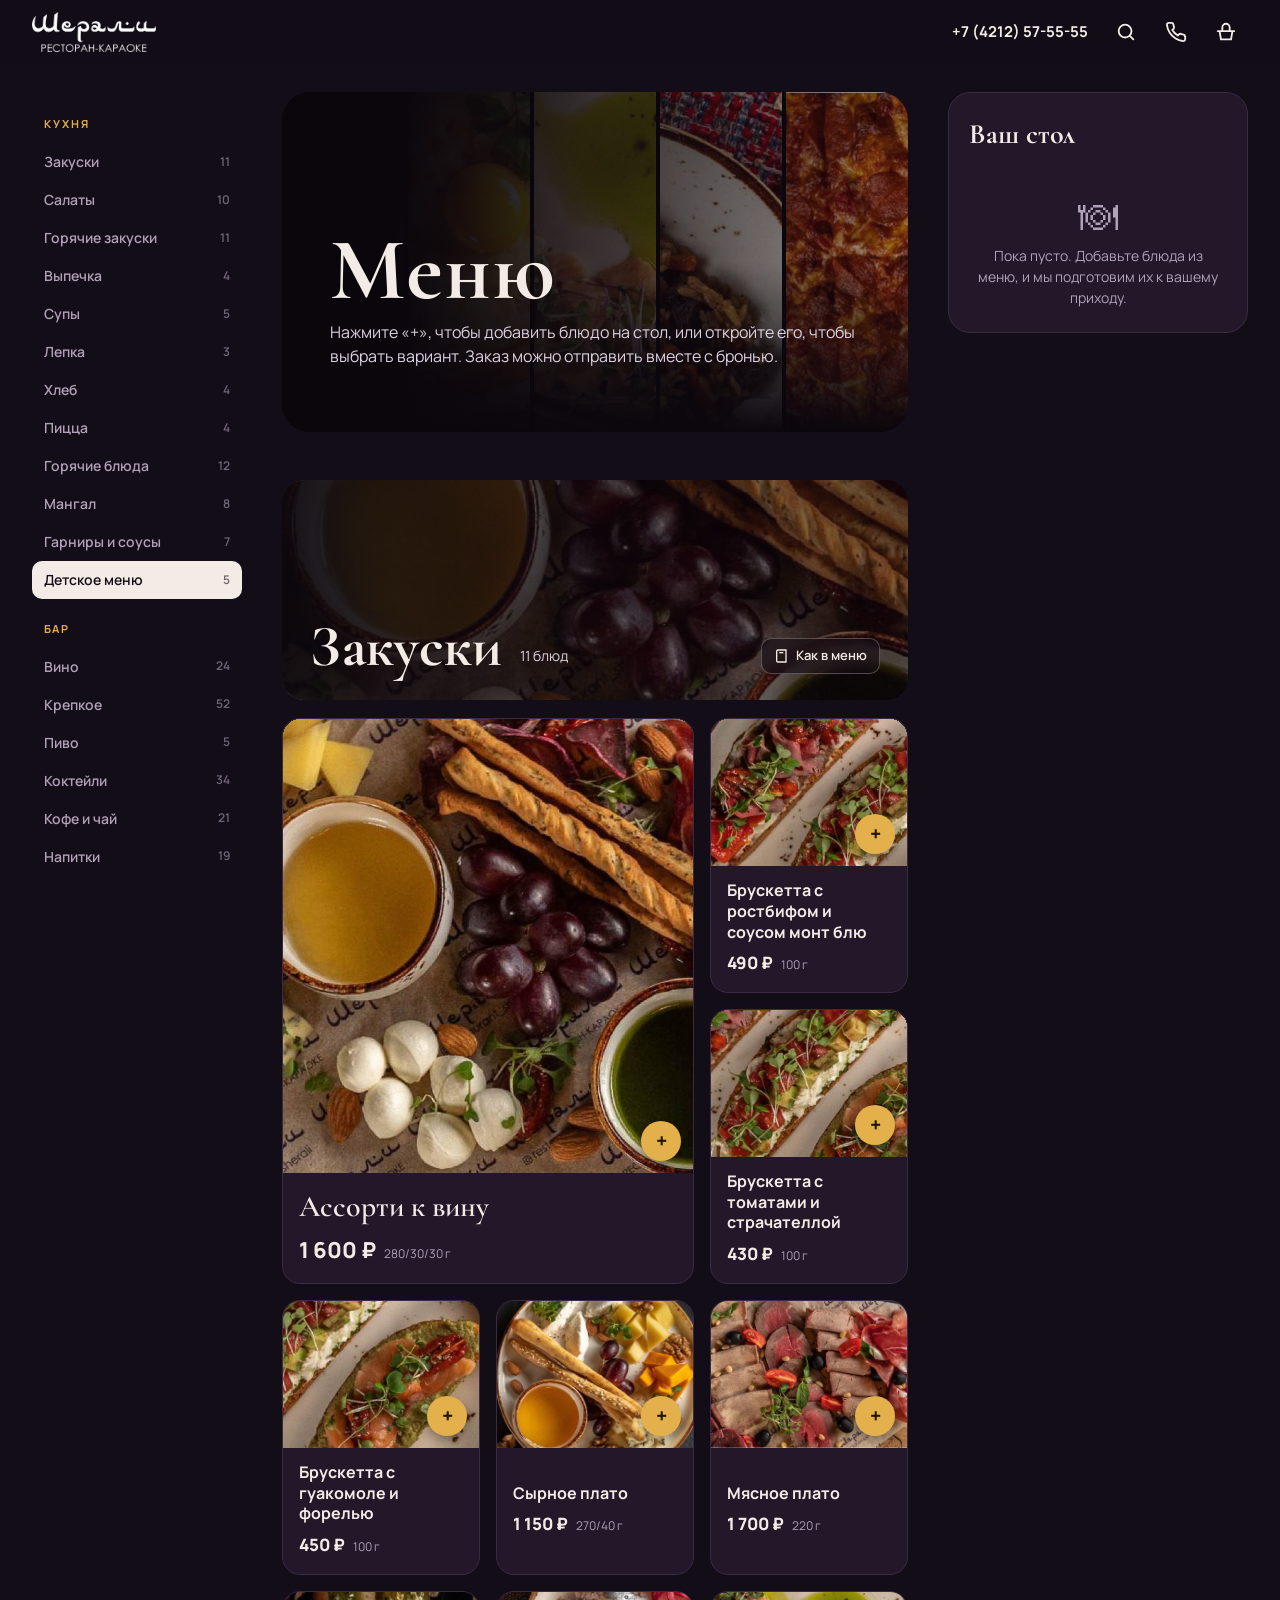
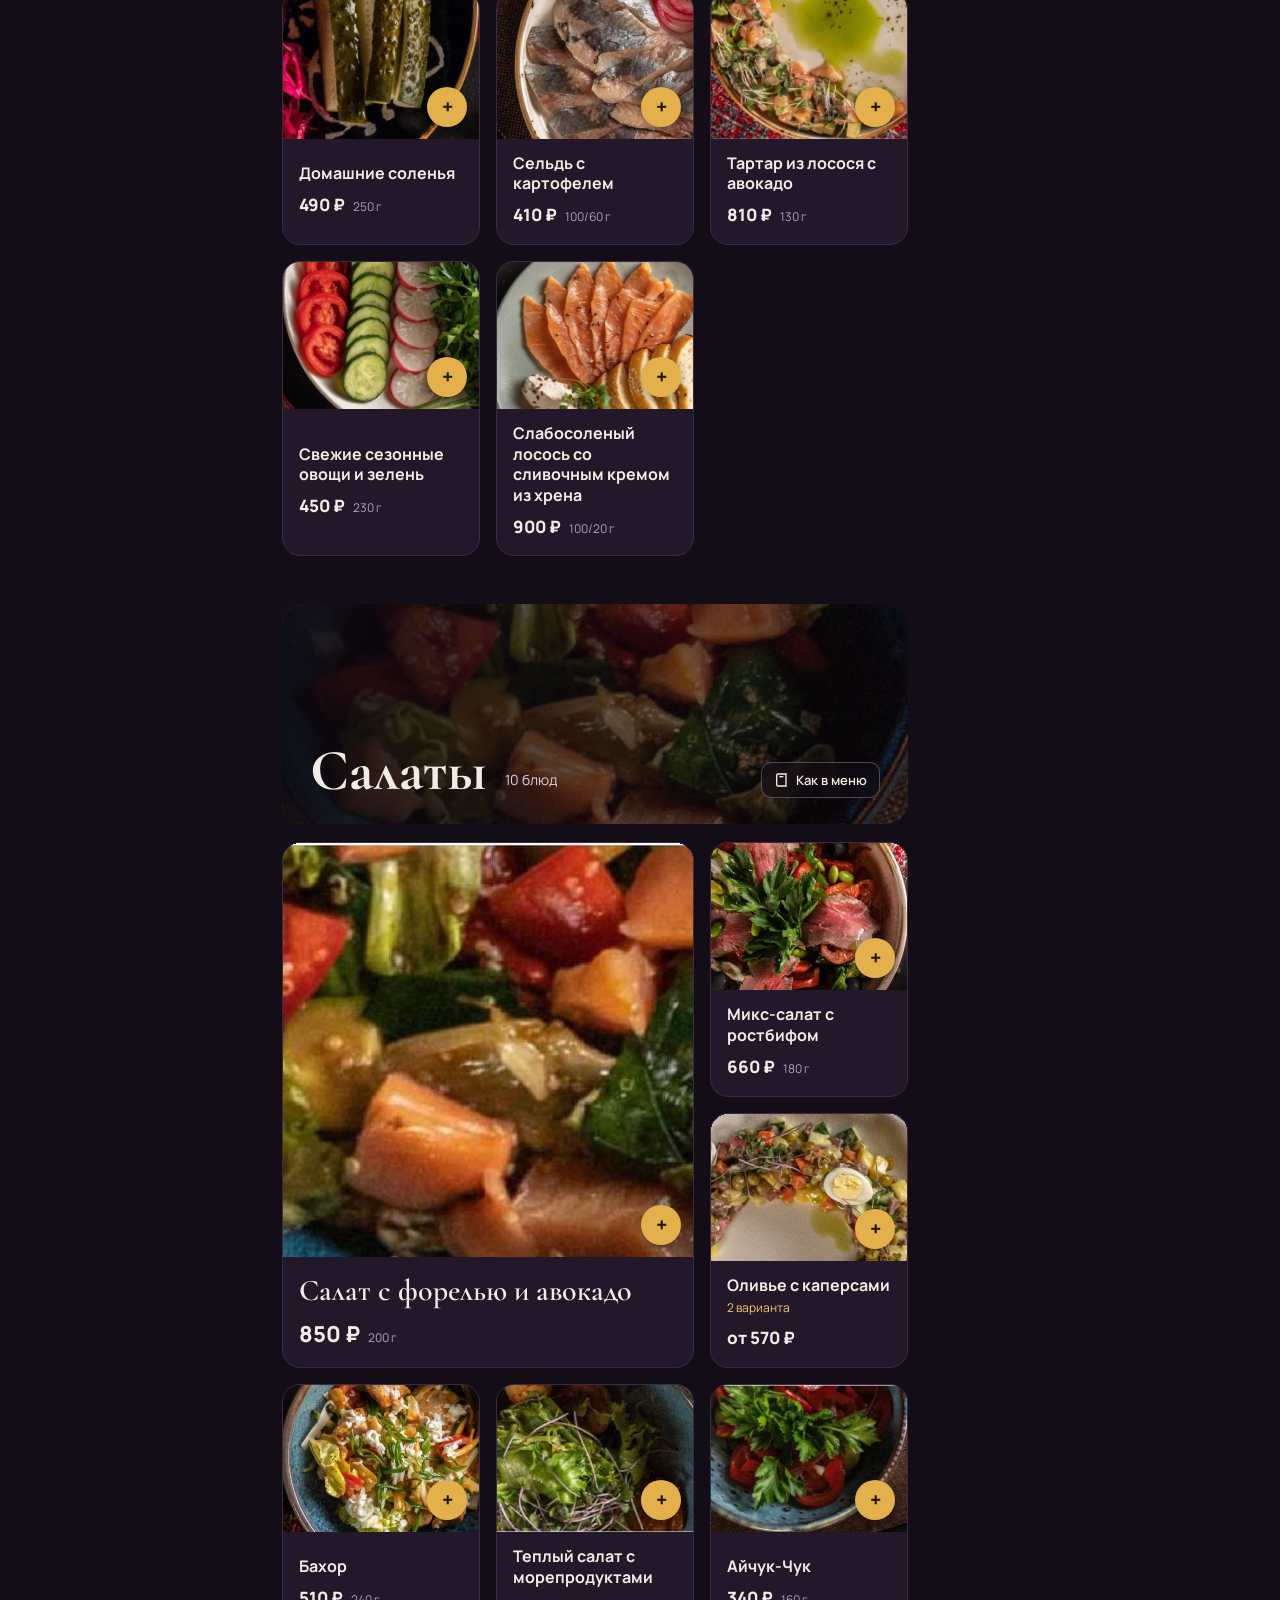
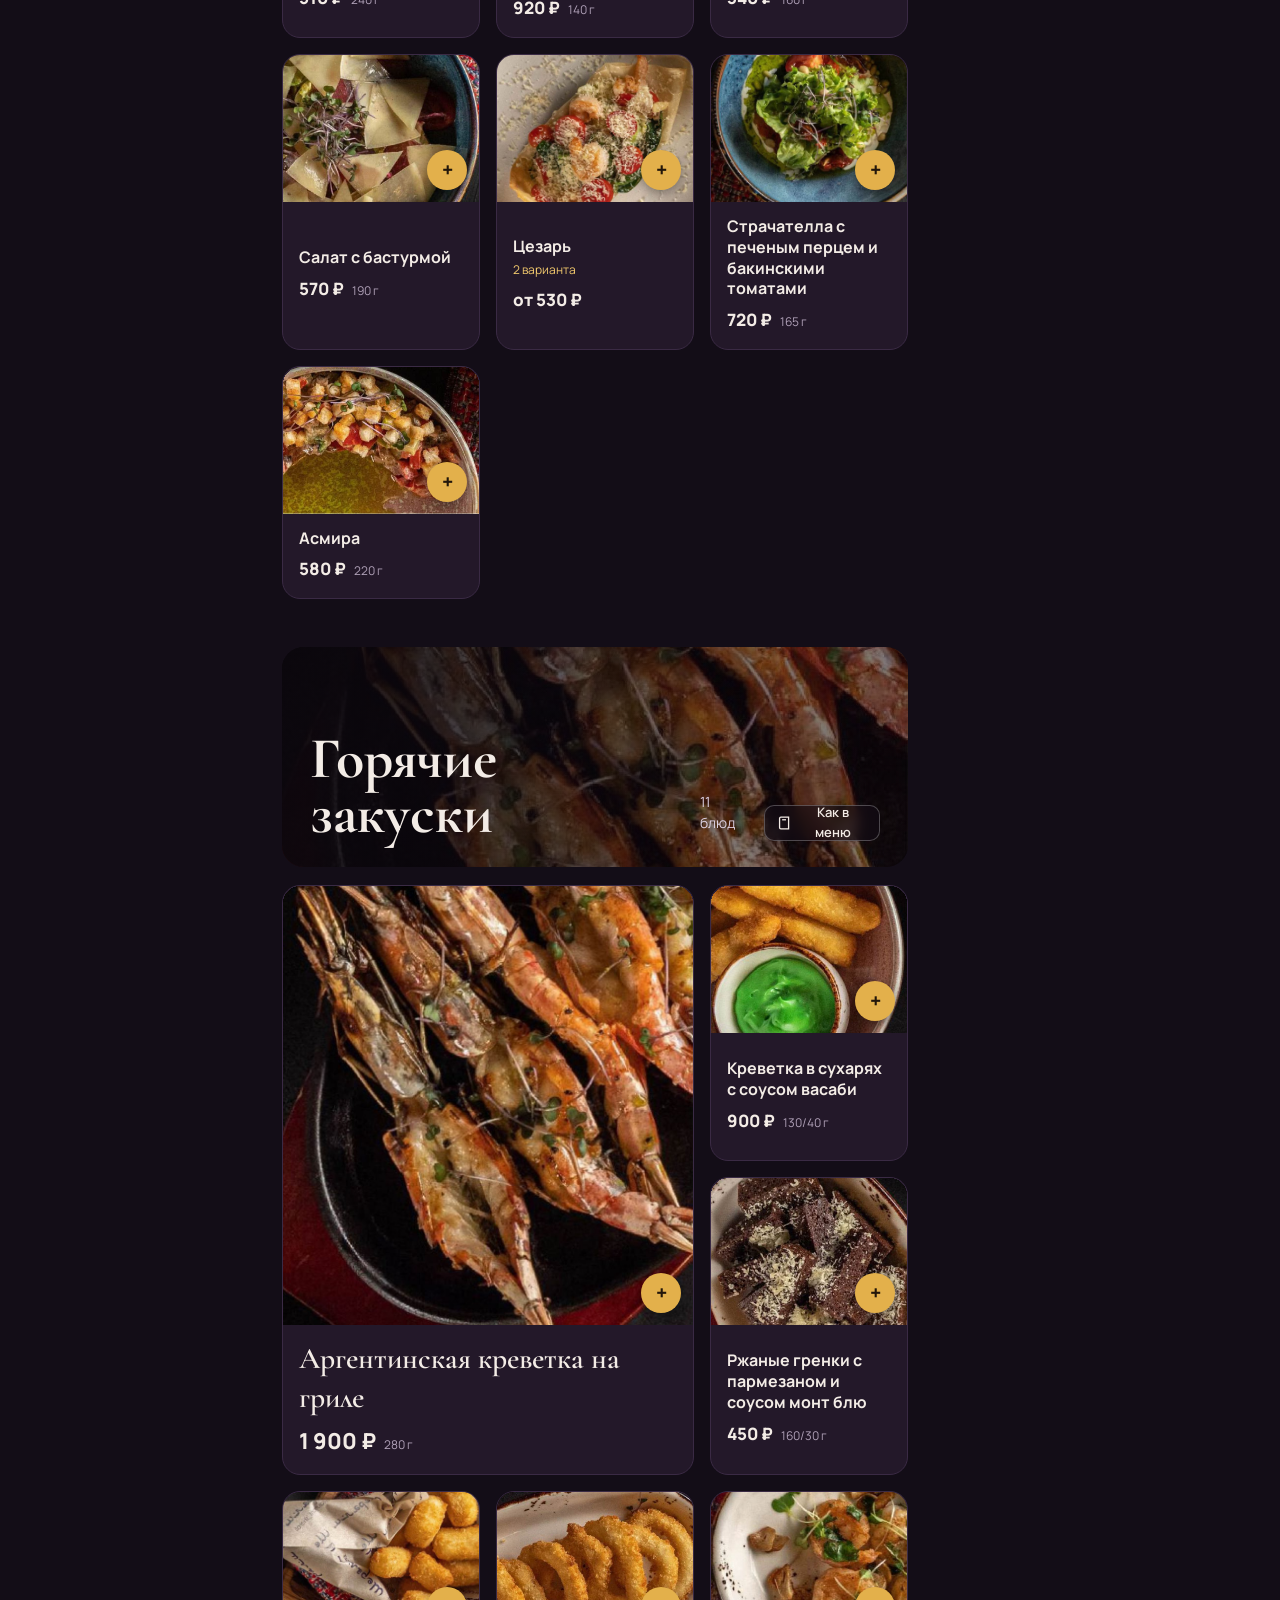
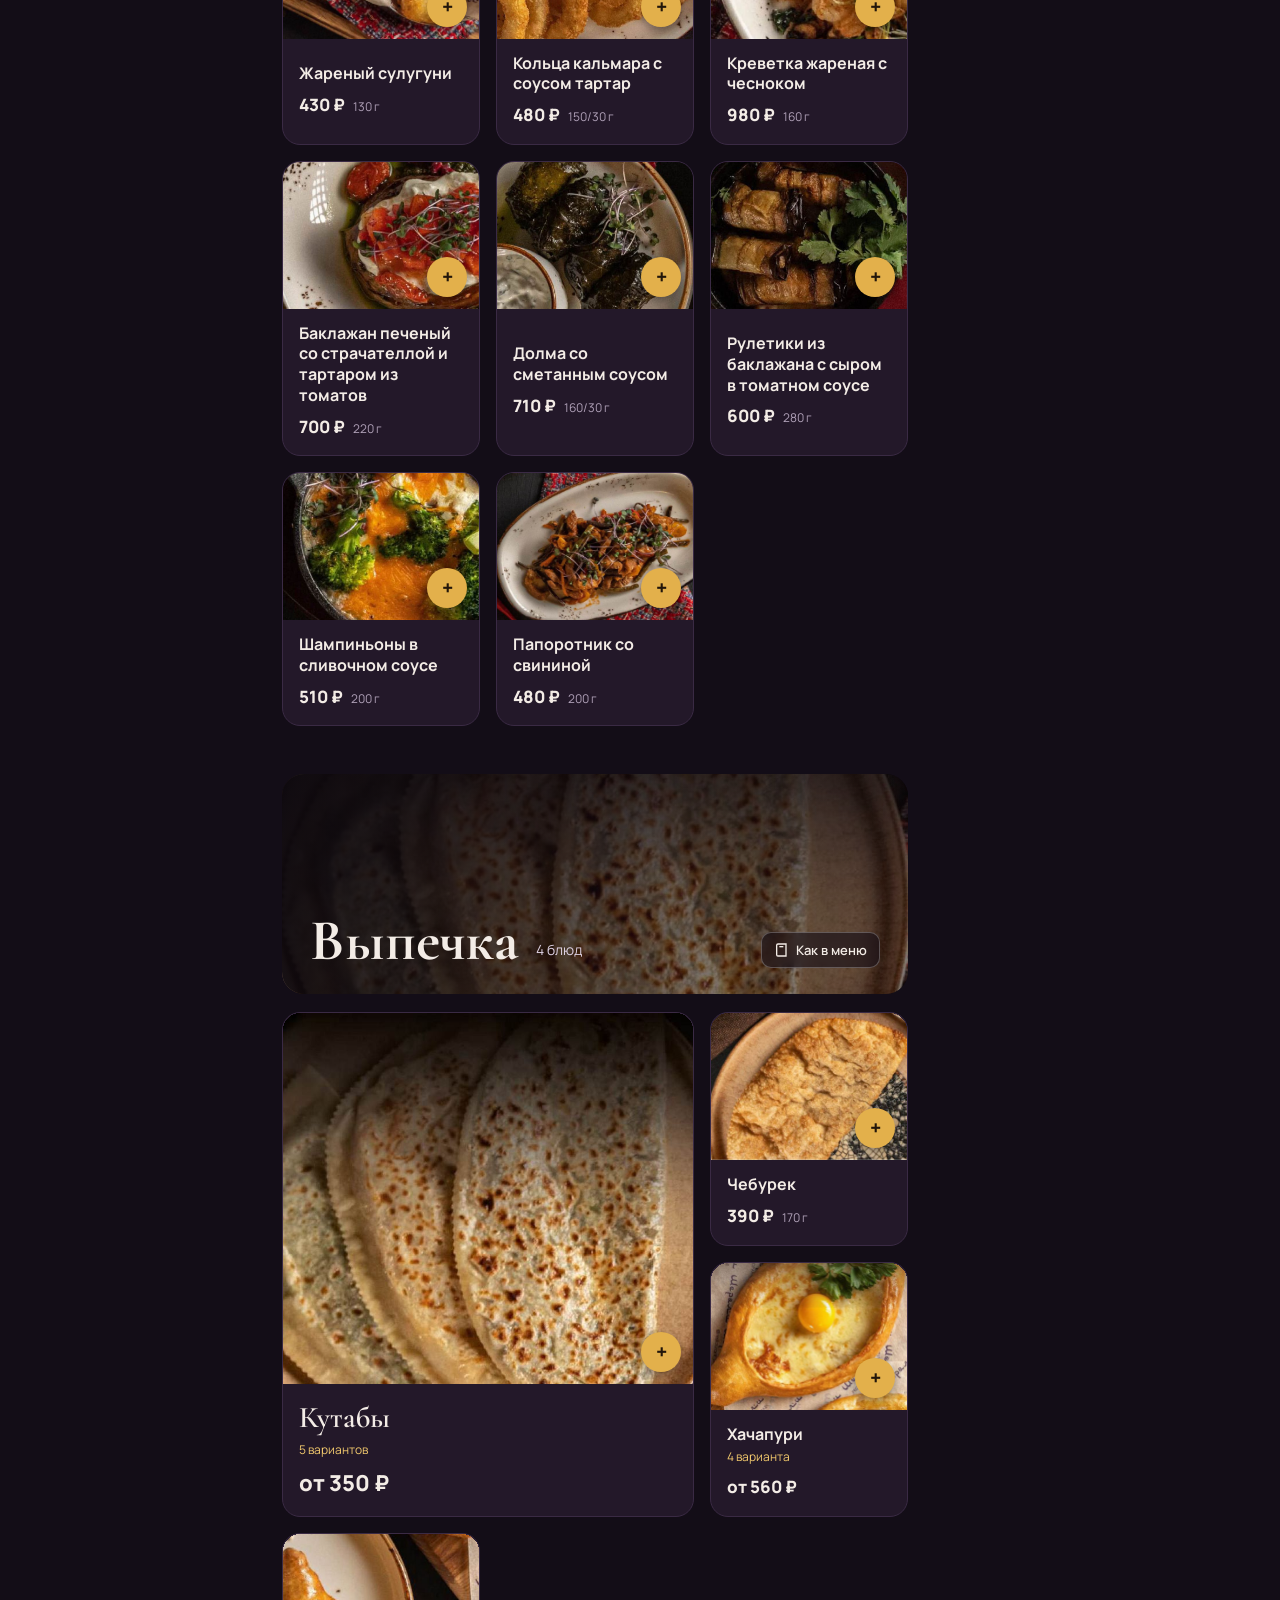
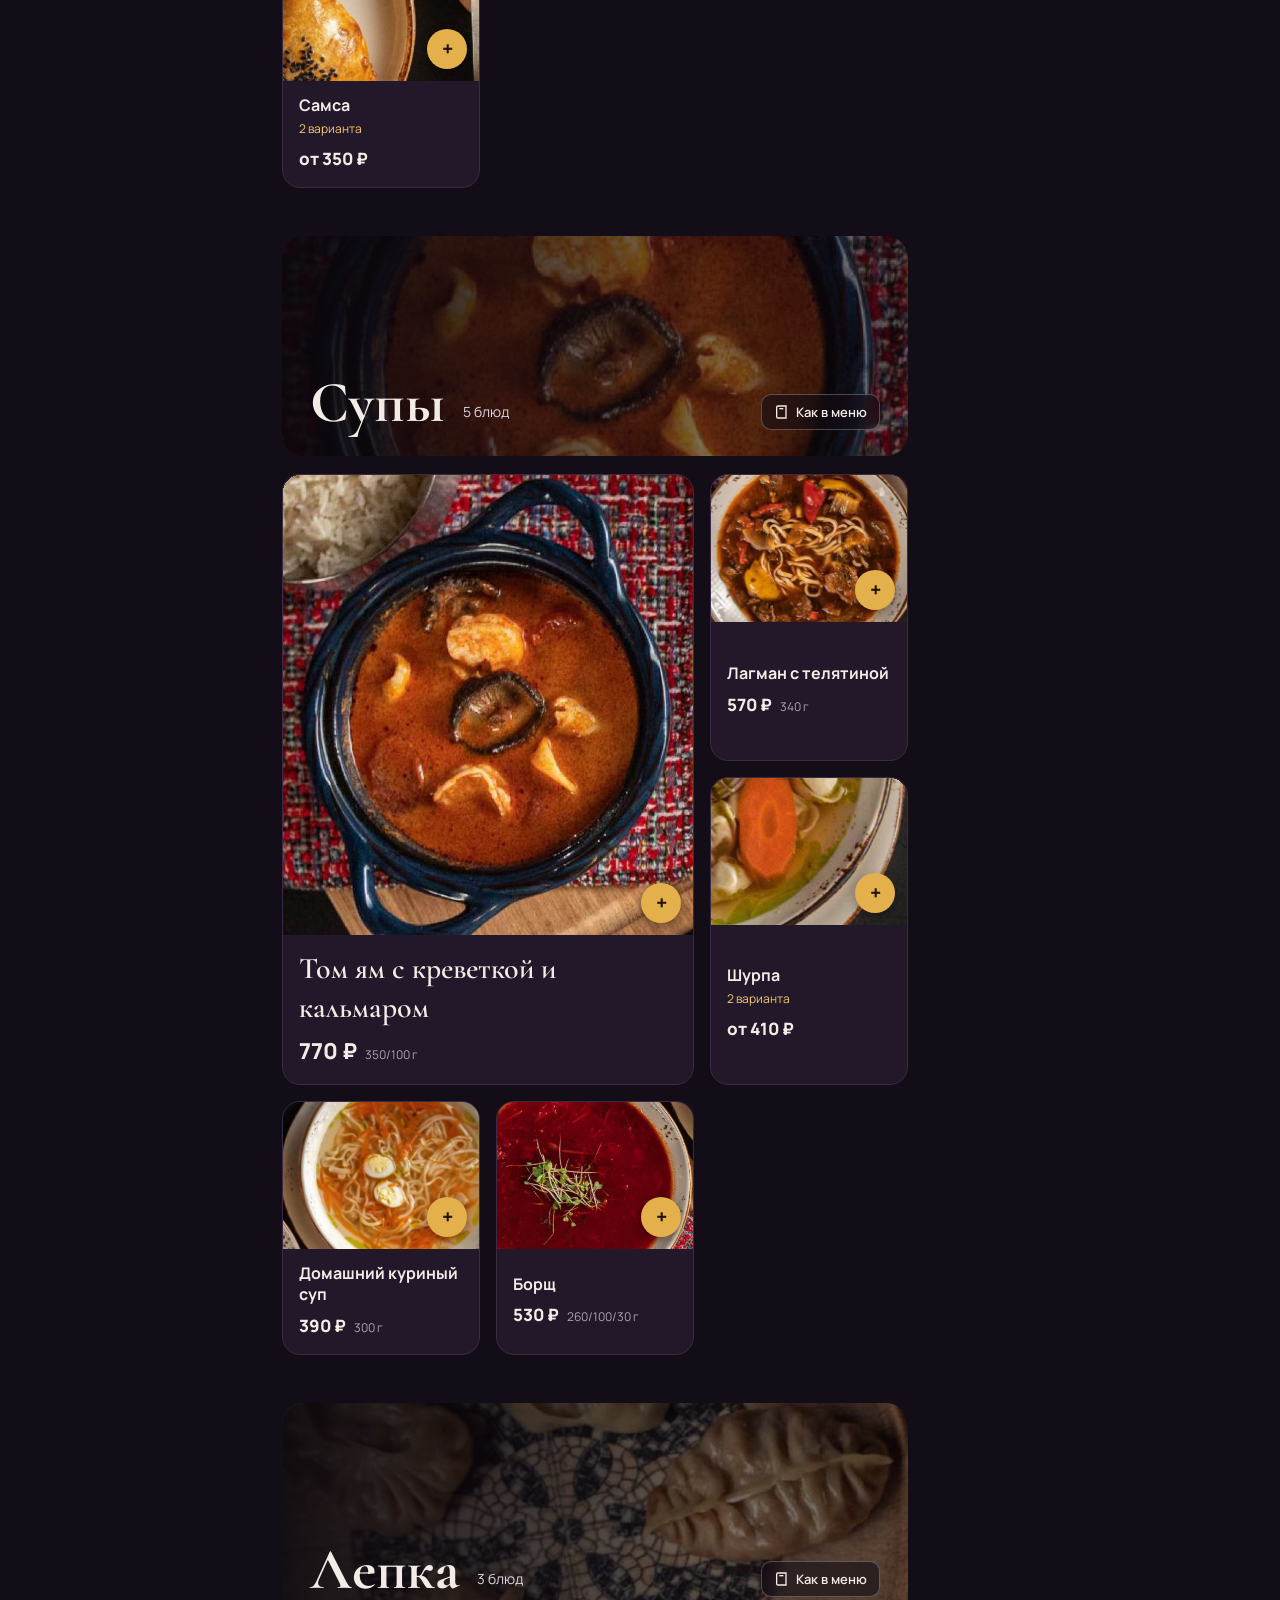
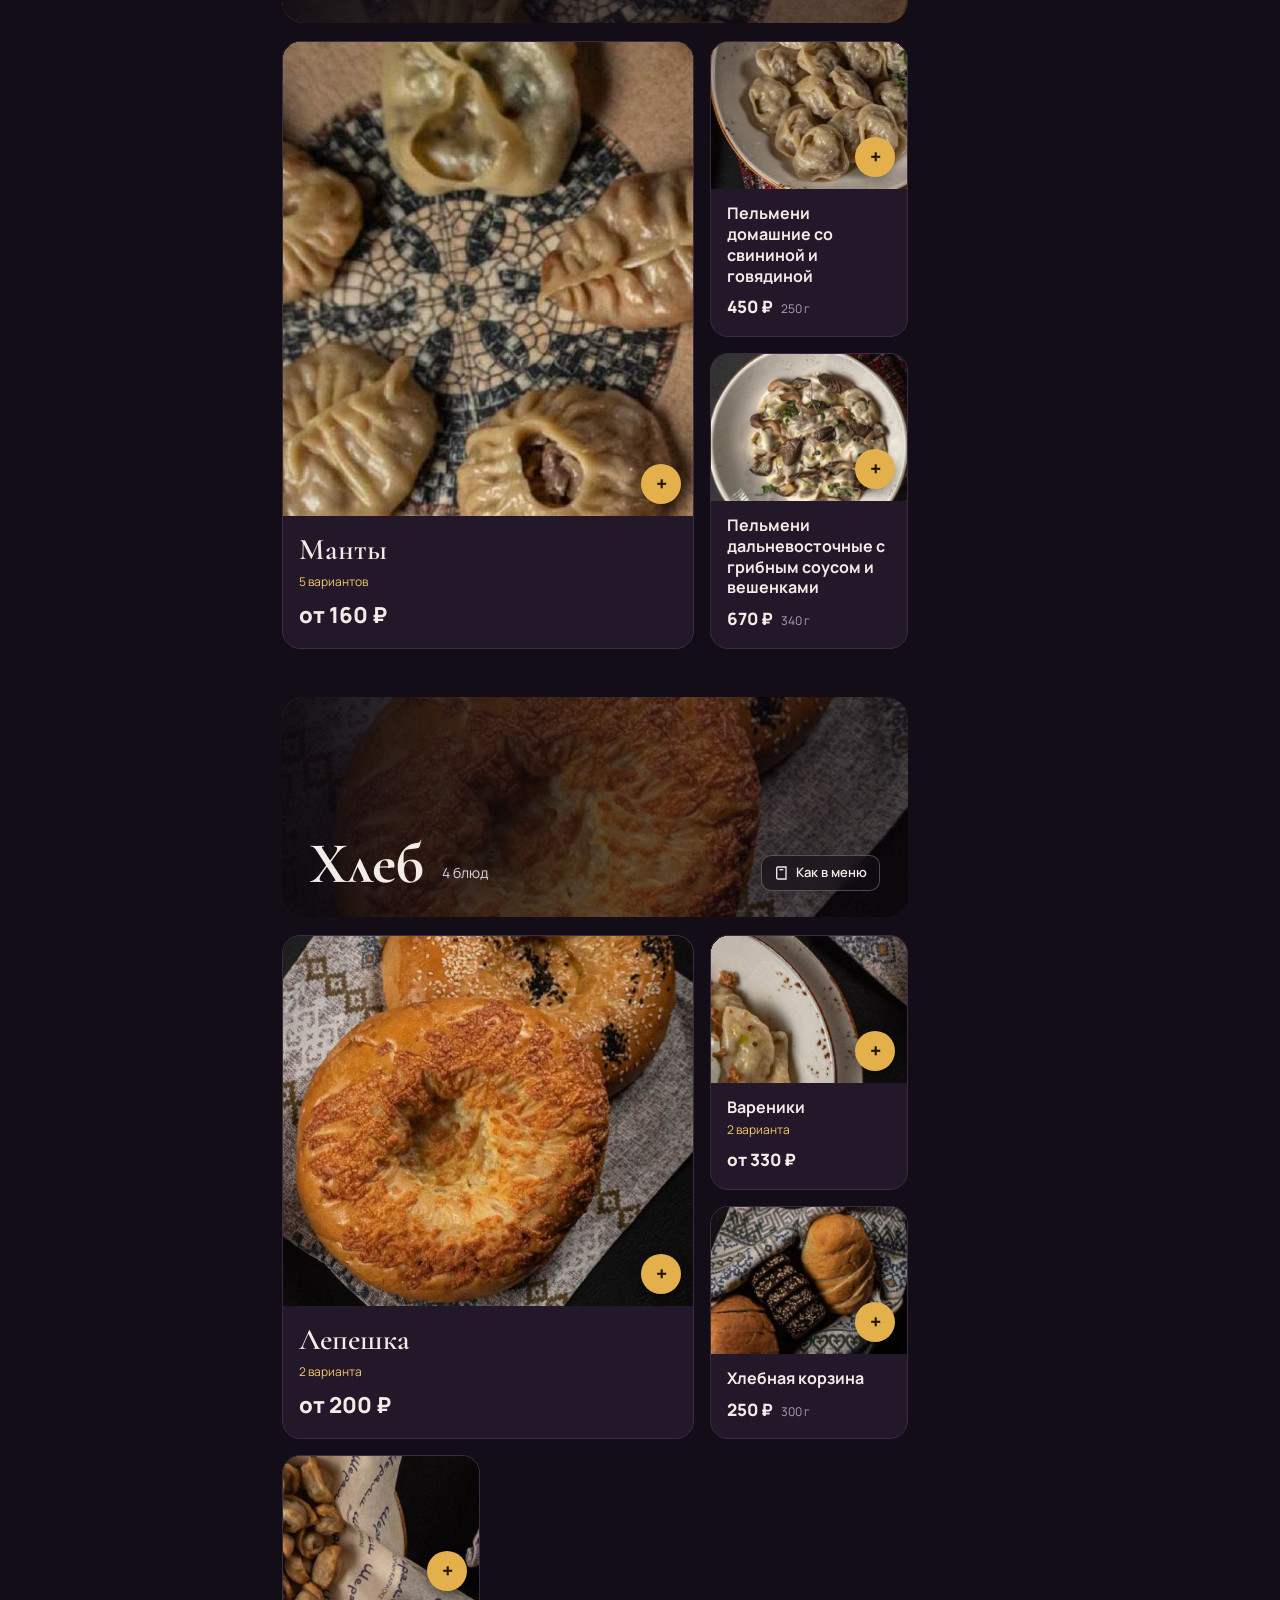
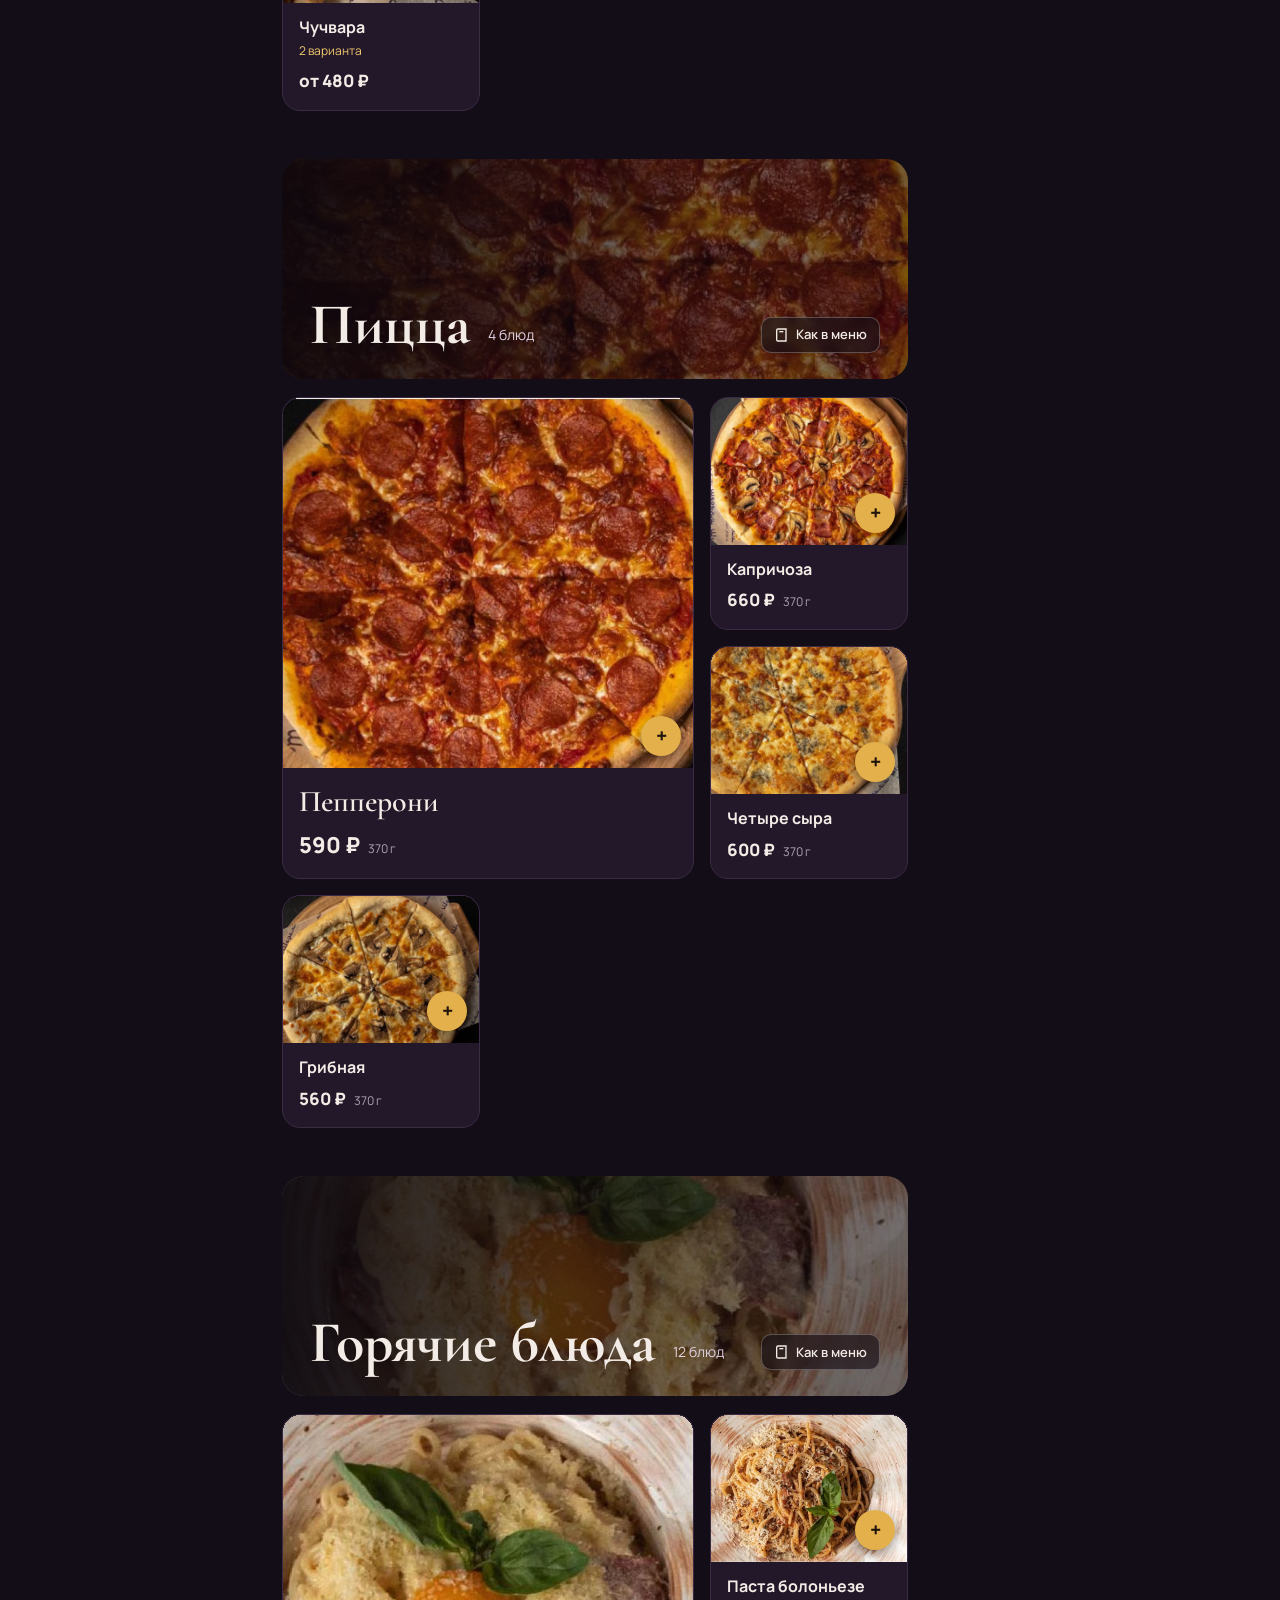
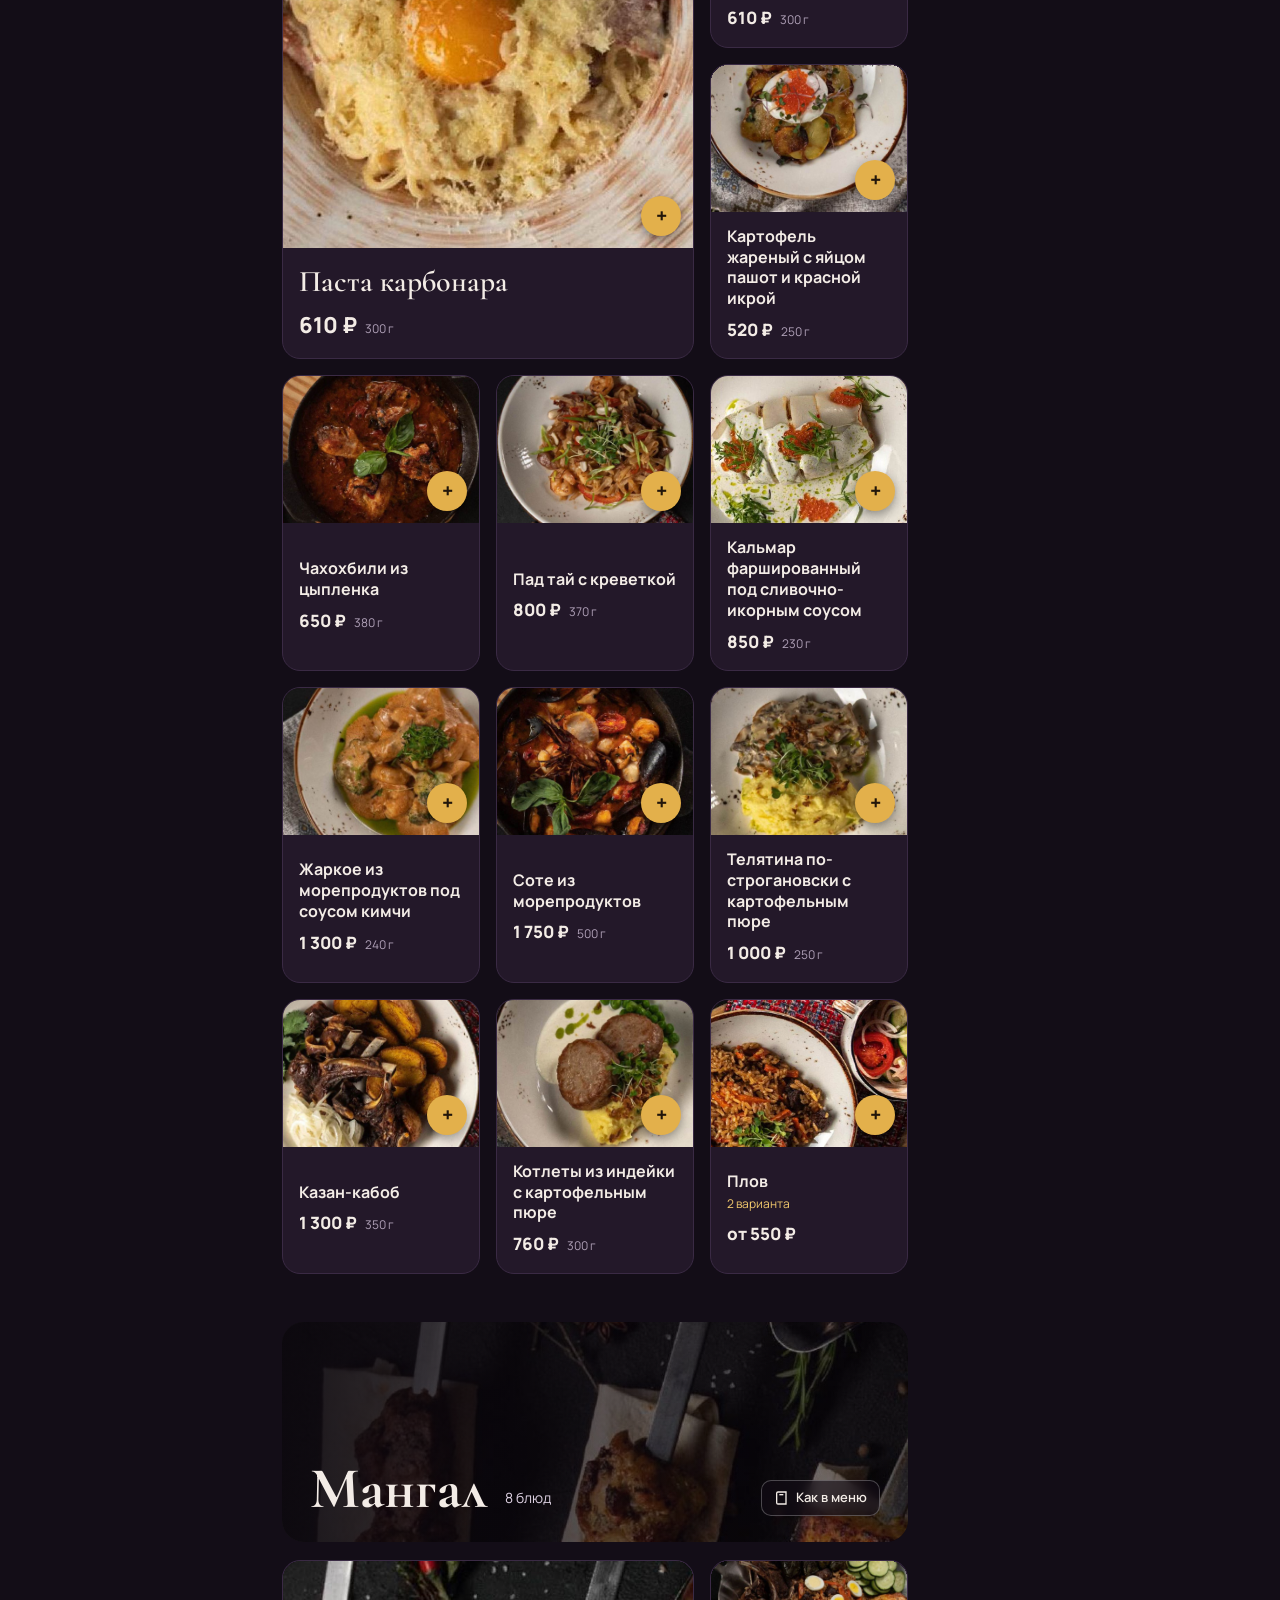
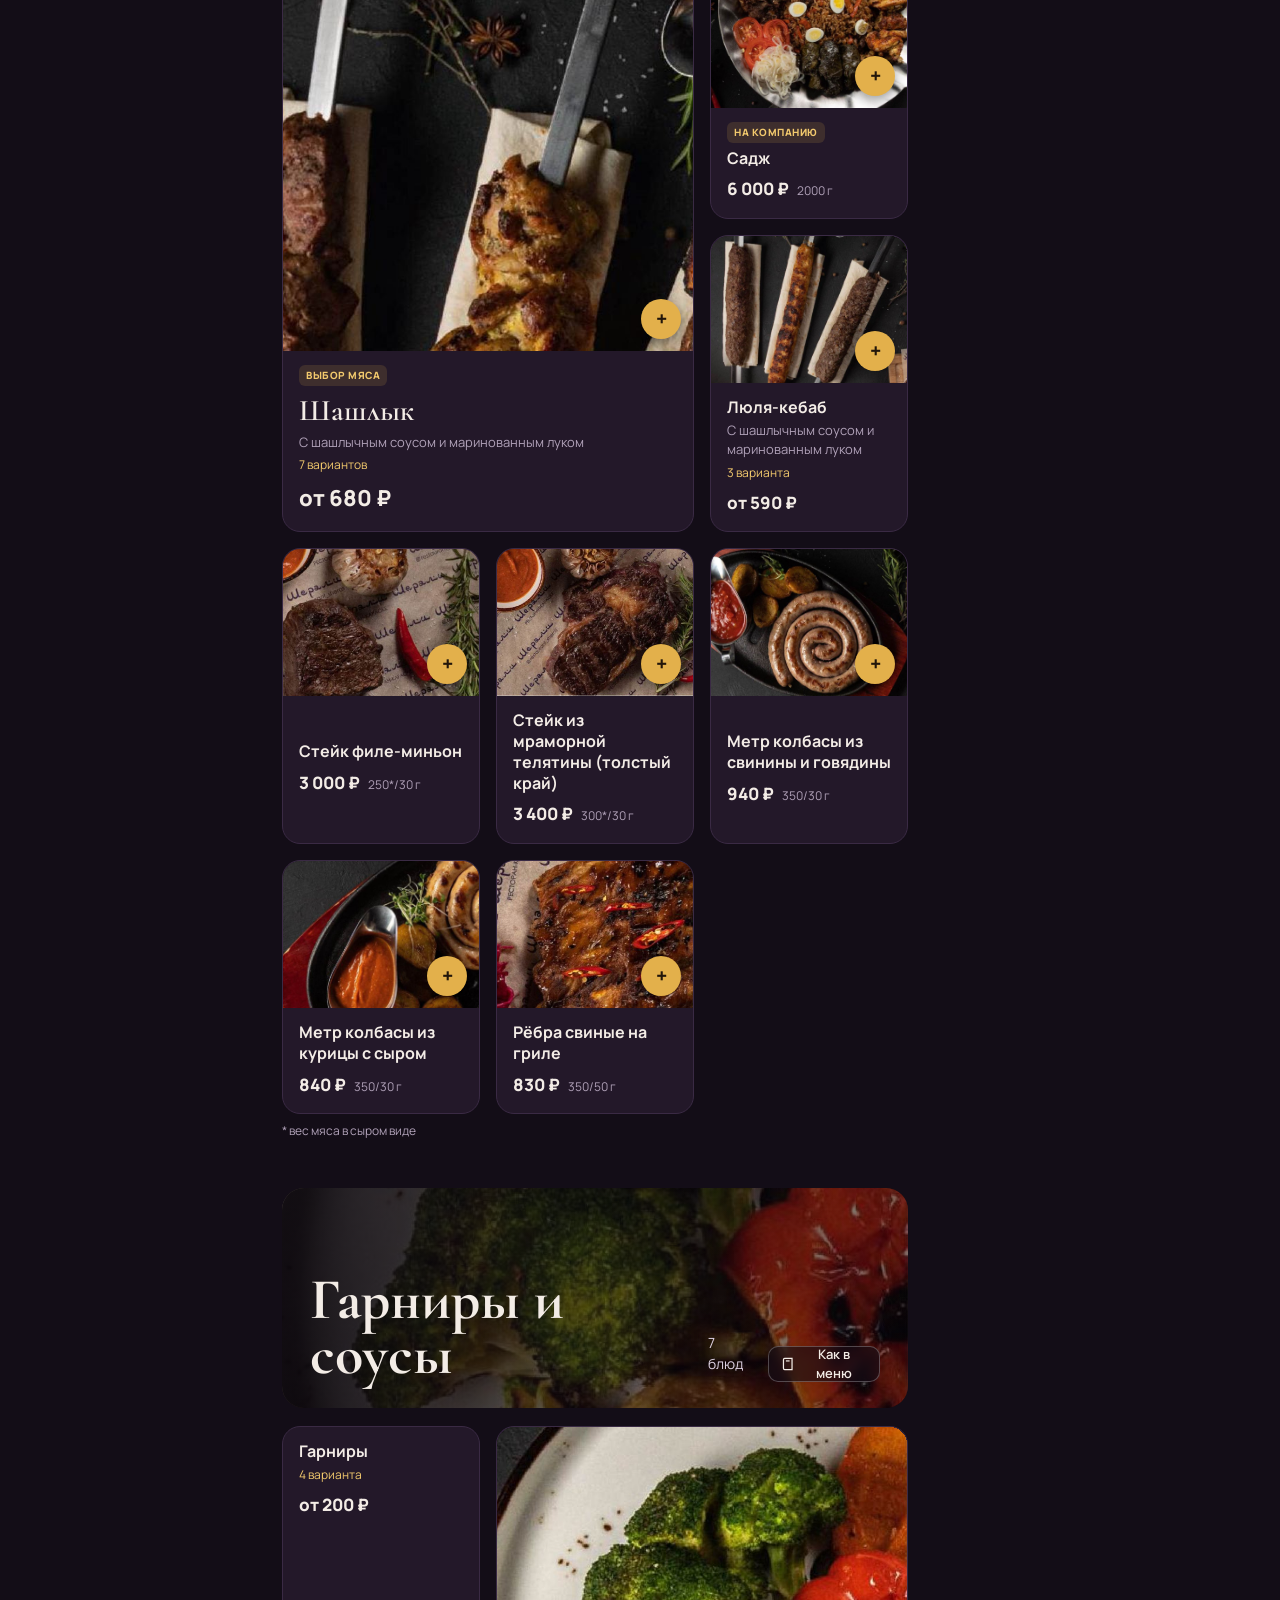
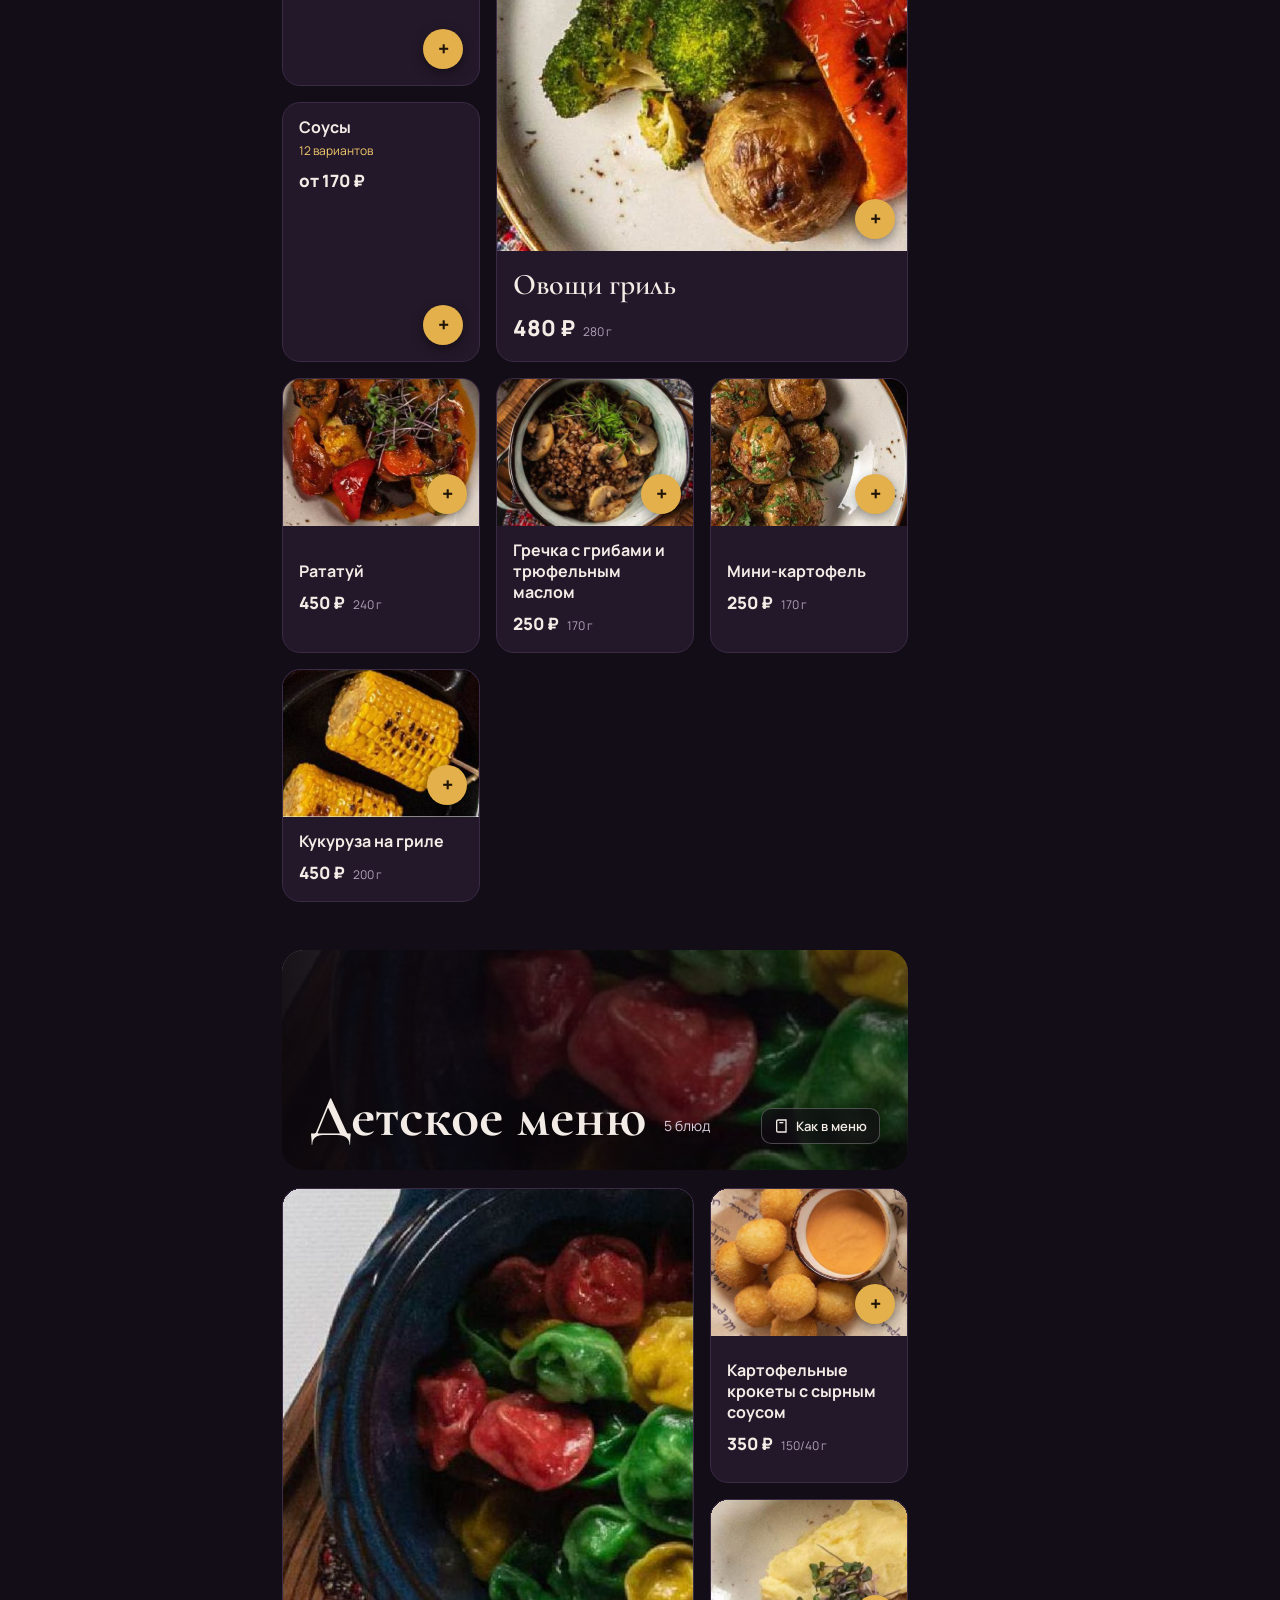
==== commit 070391a7: "Add three homepage concepts (appetite, evening, party) and open table from links Co-Authored-By: Cla" ====
--- a/menu.html
+++ b/menu.html
@@ -534,7 +534,8 @@
 var sc=document.createElement('script');sc.type='application/ld+json';sc.textContent=JSON.stringify(ld);document.head.appendChild(sc);
 
 render('');cartView();if(secs[0])setCat(secs[0].id);
-if(location.hash){var t=document.getElementById('s-'+location.hash.slice(1));if(t)t.scrollIntoView()}
+if(location.hash==='#table')openCart();
+else if(location.hash){var t=document.getElementById('s-'+location.hash.slice(1));if(t)t.scrollIntoView()}
 })();
 </script>
 </body>
